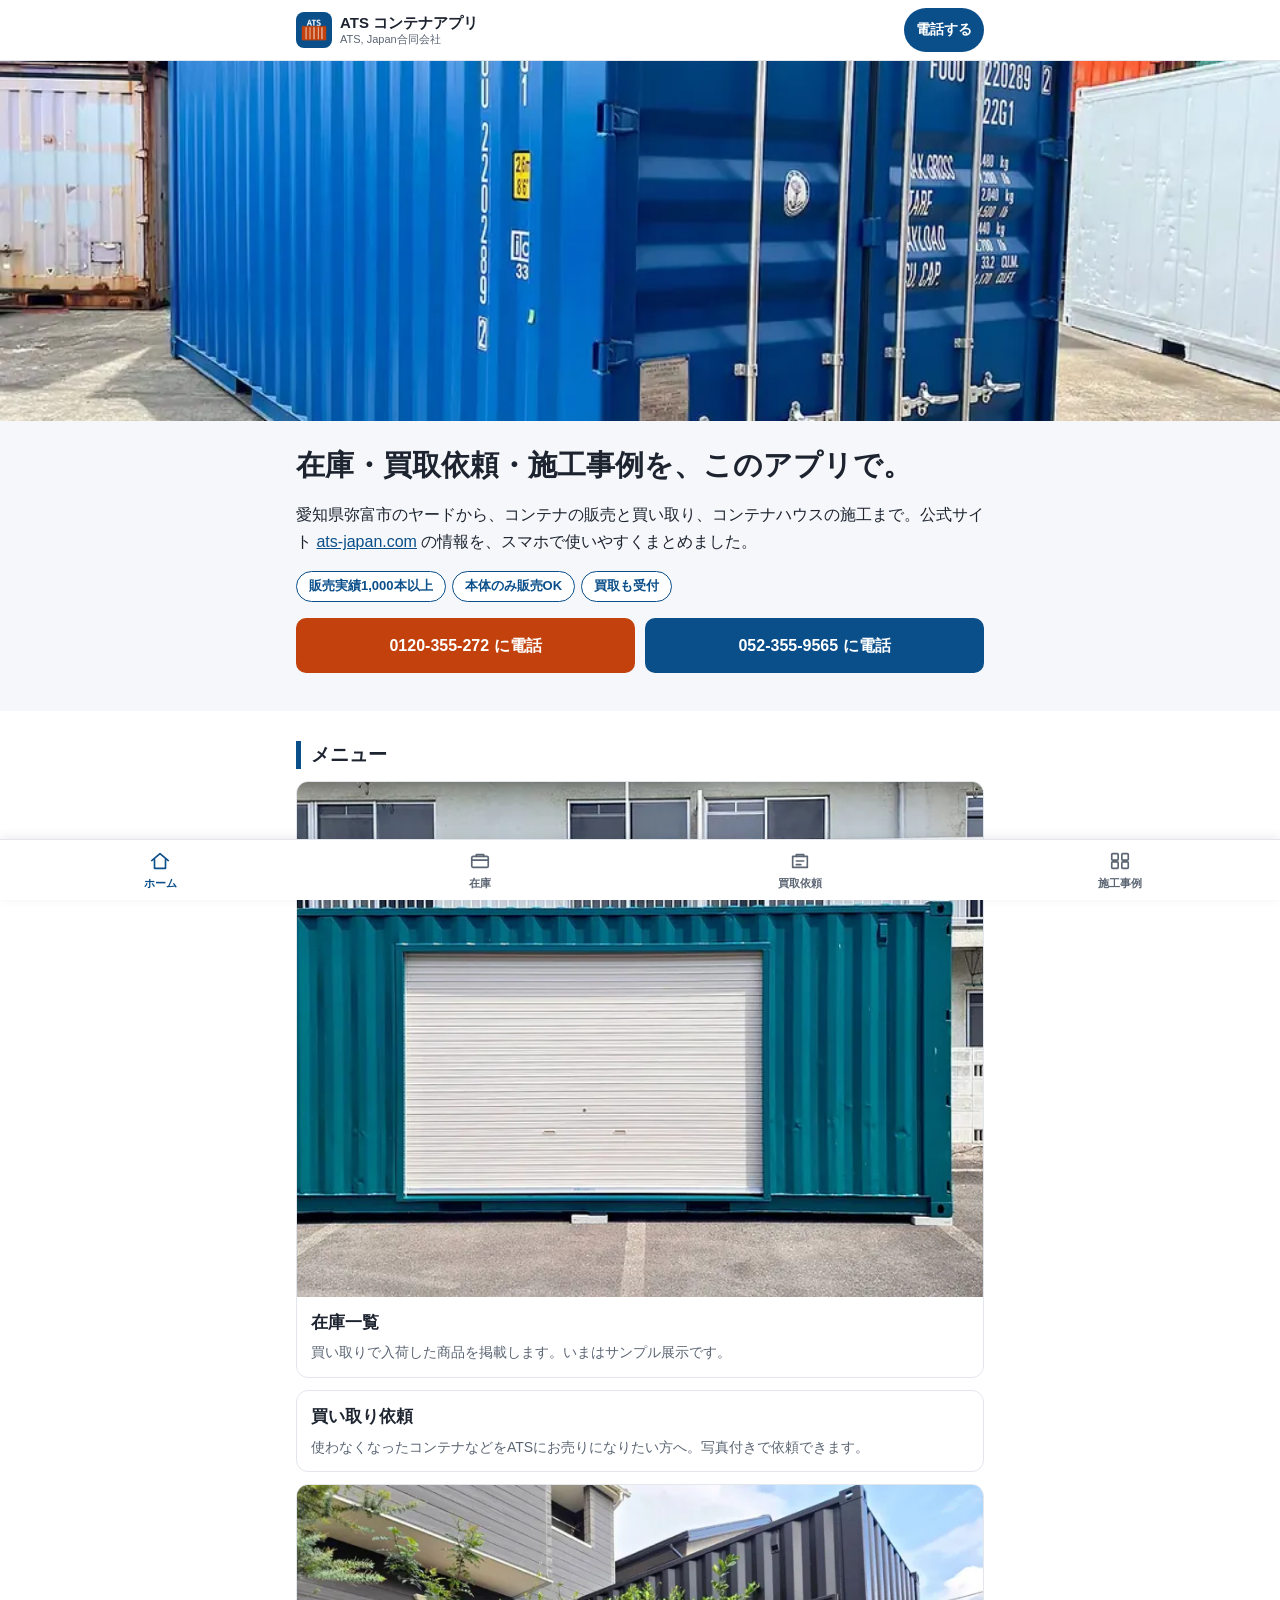
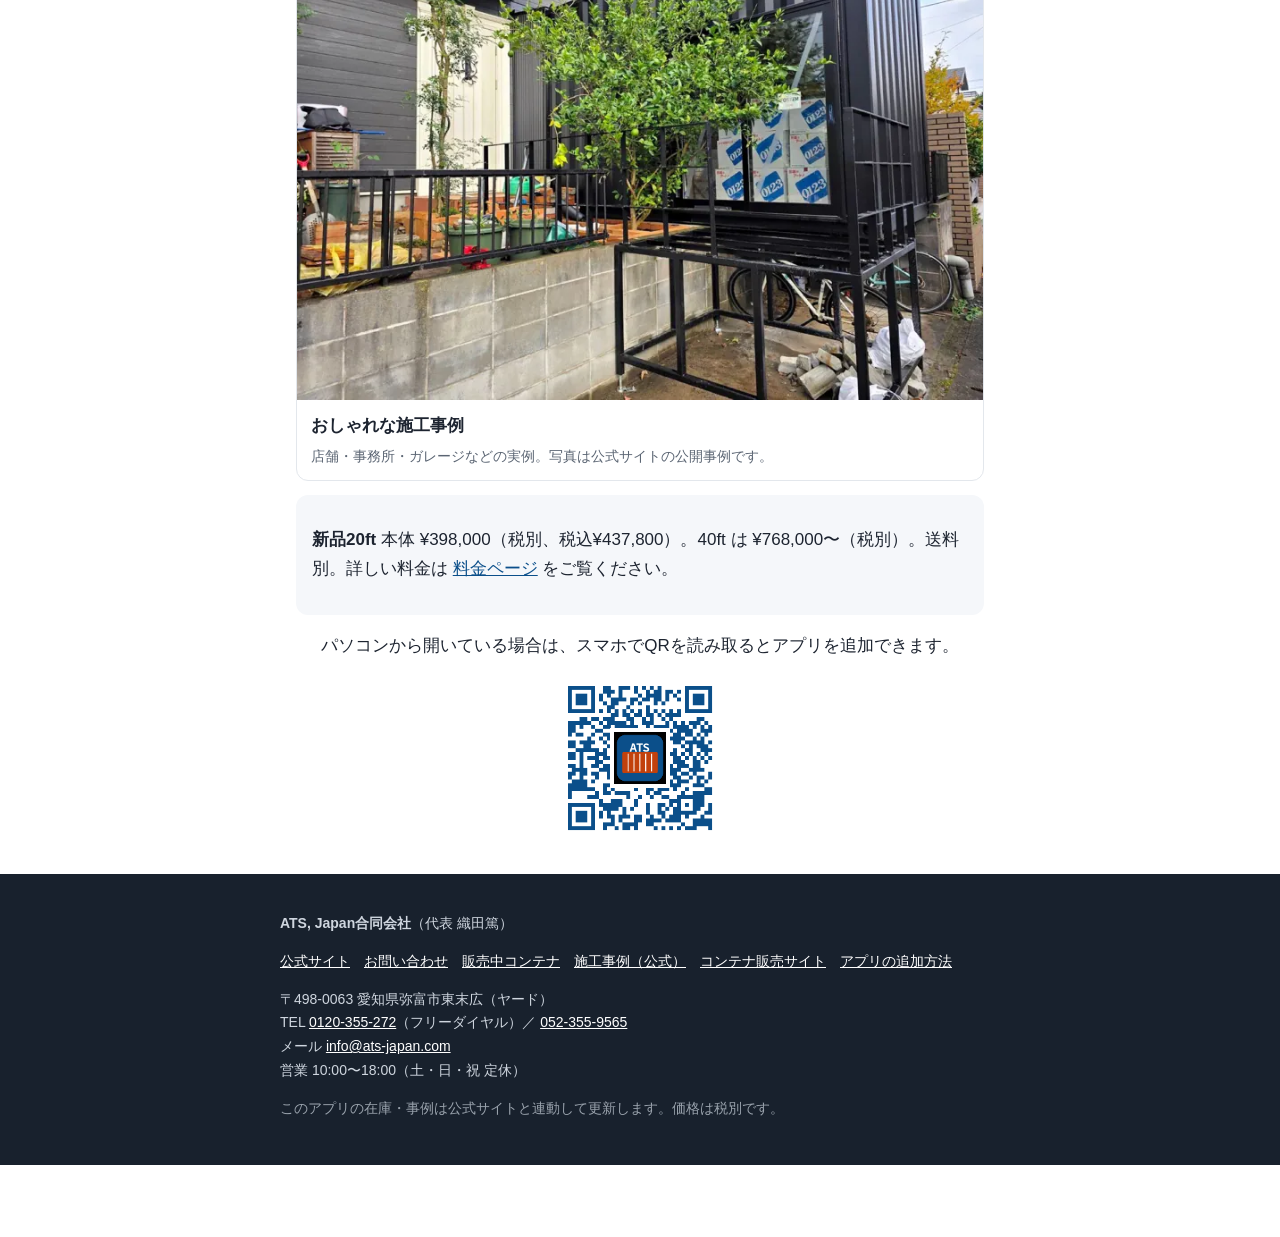
==== index.html @ cc83a2d5 "ATSコンテナアプリのPWA初版を公開する。 在庫一覧、買い取り依頼（写真添付）、施工事例、ホーム画面への追加案内を含む。" ====
<!DOCTYPE html>
<html lang="ja" data-root="./">
<head>
<meta charset="utf-8">
<meta name="viewport" content="width=device-width, initial-scale=1, viewport-fit=cover">
<title>ATS コンテナアプリ｜在庫・買取依頼・施工事例</title>
<meta name="description" content="ATS, Japan合同会社のコンテナアプリ。買い取り入荷の在庫、不要になったコンテナの買い取り依頼（写真添付可）、おしゃれな施工事例をスマホで確認できます。">
<link rel="canonical" href="https://ats-business-hub.github.io/ats-app/">
<meta name="theme-color" content="#0b4f8a">
<meta name="apple-mobile-web-app-capable" content="yes">
<meta name="apple-mobile-web-app-title" content="ATSコンテナ">
<meta name="application-name" content="ATSコンテナ">
<meta property="og:type" content="website">
<meta property="og:site_name" content="ATS コンテナアプリ">
<meta property="og:title" content="ATS コンテナアプリ｜在庫・買取依頼・施工事例">
<meta property="og:description" content="ATS, Japan合同会社のコンテナアプリ。買い取り入荷の在庫、不要になったコンテナの買い取り依頼（写真添付可）、おしゃれな施工事例をスマホで確認できます。">
<meta property="og:url" content="https://ats-business-hub.github.io/ats-app/">
<meta property="og:image" content="https://ats-business-hub.github.io/ats-app/img/og.jpg">
<meta property="og:locale" content="ja_JP">
<meta name="twitter:card" content="summary_large_image">
<link rel="icon" href="./favicon.svg" type="image/svg+xml">
<link rel="icon" href="./img/icons/favicon-32.png" type="image/png" sizes="32x32">
<link rel="apple-touch-icon" href="./img/icons/apple-touch-icon.png">
<link rel="manifest" href="./manifest.webmanifest">
<link rel="stylesheet" href="./css/app.css">

</head>
<body>
<header class="hd">
  <div class="hd-in">
    <a class="logo" href="./">
      <img src="./img/icons/icon-192.png" alt="" width="36" height="36">
      <span>ATS コンテナアプリ<small>ATS, Japan合同会社</small></span>
    </a>
    <a class="hd-tel" href="tel:0120355272">電話する</a>
  </div>
</header>
<main>

<div class="hero">
  <img class="hero-photo" src="./img/stock/hero-20ft-blue.webp" alt="青色の海上コンテナ" width="960" height="720">
  <div class="w">
    <h1>在庫・買取依頼・施工事例を、このアプリで。</h1>
    <p class="lead">愛知県弥富市のヤードから、コンテナの販売と買い取り、コンテナハウスの施工まで。公式サイト <a href="https://www.ats-japan.com/">ats-japan.com</a> の情報を、スマホで使いやすくまとめました。</p>
    <ul class="pills"><li>販売実績1,000本以上</li><li>本体のみ販売OK</li><li>買取も受付</li></ul>
    <div class="install" id="install-banner">
  <p><strong>ホーム画面に追加</strong>すると、アプリのようにすぐ開けます（無料）。</p>
  <div class="btns two">
    <button type="button" class="btn s" id="install-btn">追加する</button>
    <a class="btn o" href="./install/">手順を見る</a>
  </div>
  <p><button type="button" id="install-dismiss" class="muted" style="background:none;border:0;padding:8px 0;font:inherit;cursor:pointer;color:var(--m)">あとで</button></p>
</div>

    <div class="btns two">
      <a class="btn p" href="tel:0120355272">0120-355-272 に電話</a>
      <a class="btn s" href="tel:0523559565">052-355-9565 に電話</a>
    </div>
  </div>
</div>
<div class="w">
  <h2>メニュー</h2>
  <ul class="cards">
    <li><a class="card" href="./zaiko/">
      <img src="./img/stock/used-20ft-shutter.webp" alt="シャッター付き中古コンテナ" width="1000" height="450" loading="lazy">
      <div class="body"><h3>在庫一覧</h3><p>買い取りで入荷した商品を掲載します。いまはサンプル展示です。</p></div>
    </a></li>
    <li><a class="card" href="./kaitori/">
      <div class="body"><h3>買い取り依頼</h3><p>使わなくなったコンテナなどをATSにお売りになりたい方へ。写真付きで依頼できます。</p></div>
    </a></li>
    <li><a class="card" href="./jirei/">
      <img src="./img/cases/coffee-shop.webp" alt="住宅連結型のコーヒーショップ施工事例" width="768" height="576" loading="lazy">
      <div class="body"><h3>おしゃれな施工事例</h3><p>店舗・事務所・ガレージなどの実例。写真は公式サイトの公開事例です。</p></div>
    </a></li>
  </ul>
  <div class="box">
    <p><strong>新品20ft</strong> 本体 ¥398,000（税別、税込¥437,800）。40ft は ¥768,000〜（税別）。送料別。詳しい料金は <a href="https://www.ats-japan.com/price/">料金ページ</a> をご覧ください。</p>
  </div>
  <div class="qr-pc">
    <p>パソコンから開いている場合は、スマホでQRを読み取るとアプリを追加できます。</p>
    <img src="./img/qr-ats-app.png" alt="ATSコンテナアプリのQRコード" width="160" height="160">
  </div>
</div>

</main>
<footer>
  <div class="w">
    <p><strong>ATS, Japan合同会社</strong>（代表 織田篤）</p>
    <ul class="fl">
      <li><a href="https://www.ats-japan.com/">公式サイト</a></li>
      <li><a href="https://www.ats-japan.com/contact/">お問い合わせ</a></li>
      <li><a href="https://www.ats-japan.com/items/">販売中コンテナ</a></li>
      <li><a href="https://www.ats-japan.com/gallery/">施工事例（公式）</a></li>
      <li><a href="https://ats-business-hub.github.io/container-hanbai/">コンテナ販売サイト</a></li>
      <li><a href="./install/">アプリの追加方法</a></li>
    </ul>
    <address>
      〒498-0063 愛知県弥富市東末広（ヤード）<br>
      TEL <a href="tel:0120355272">0120-355-272</a>（フリーダイヤル）／ <a href="tel:0523559565">052-355-9565</a><br>
      メール <a href="mailto:info@ats-japan.com">info@ats-japan.com</a><br>
      営業 10:00〜18:00（土・日・祝 定休）
    </address>
    <p class="muted" style="color:#9aa3ad">このアプリの在庫・事例は公式サイトと連動して更新します。価格は税別です。</p>
  </div>
</footer>
<nav class="bar" aria-label="メインメニュー">
<a href="./" aria-current="page"><svg viewBox="0 0 24 24" aria-hidden="true"><path d="M3 11.5 12 4l9 7.5"/><path d="M6 10.5V20h12v-9.5"/></svg>ホーム</a>
<a href="./zaiko/"><svg viewBox="0 0 24 24" aria-hidden="true"><rect x="3" y="7" width="18" height="12" rx="1.5"/><path d="M3 11h18M8 7V5h8v2"/></svg>在庫</a>
<a href="./kaitori/"><svg viewBox="0 0 24 24" aria-hidden="true"><path d="M4 7h16v12H4z"/><path d="M8 7V5h8v2M8 12h8M8 16h5"/></svg>買取依頼</a>
<a href="./jirei/"><svg viewBox="0 0 24 24" aria-hidden="true"><rect x="3" y="4" width="7" height="7" rx="1"/><rect x="14" y="4" width="7" height="7" rx="1"/><rect x="3" y="13" width="7" height="7" rx="1"/><rect x="14" y="13" width="7" height="7" rx="1"/></svg>施工事例</a>
</nav>
<script src="./js/app.js" defer></script>
</body>
</html>
---- css/app.css ----
:root{
  --c:#0b4f8a;--c2:#083a66;--a:#c2410c;--a2:#9a3412;
  --t:#1d2430;--m:#5b6573;--b:#e3e7ec;--bg:#f5f7fa;--ok:#0f766e;
  --radius:12px;
}
*{box-sizing:border-box}
html{-webkit-text-size-adjust:100%;scroll-behavior:smooth}
body{
  margin:0;
  font-family:-apple-system,BlinkMacSystemFont,"Hiragino Sans","Hiragino Kaku Gothic ProN","Noto Sans JP",Meiryo,sans-serif;
  color:var(--t);line-height:1.7;font-size:16px;
  background:#fff;
  padding-bottom:calc(72px + env(safe-area-inset-bottom));
}
img{max-width:100%;height:auto;display:block}
a{color:var(--c)}
.w{max-width:720px;margin:0 auto;padding:0 16px}
h1{font-size:1.45rem;line-height:1.4;margin:.2em 0 .5em}
h2{font-size:1.2rem;line-height:1.45;margin:1.6em 0 .5em;padding-left:10px;border-left:5px solid var(--c)}
h3{font-size:1.05rem;margin:1.2em 0 .4em}

/* header */
.hd{background:#fff;border-bottom:1px solid var(--b);position:sticky;top:0;z-index:40}
.hd-in{display:flex;align-items:center;justify-content:space-between;gap:8px;padding:8px 16px;max-width:720px;margin:0 auto}
.logo{display:flex;align-items:center;gap:8px;text-decoration:none;color:var(--t);font-weight:800;font-size:15px;line-height:1.25}
.logo img{width:36px;height:36px;border-radius:8px}
.logo small{display:block;font-weight:500;font-size:11px;color:var(--m)}
.hd-tel{flex-shrink:0;display:inline-flex;align-items:center;justify-content:center;min-height:44px;padding:0 12px;border-radius:999px;background:var(--c);color:#fff;text-decoration:none;font-weight:700;font-size:14px}

/* bottom nav */
.bar{position:fixed;left:0;right:0;bottom:0;z-index:50;display:grid;grid-template-columns:repeat(4,1fr);background:#fff;border-top:1px solid var(--b);box-shadow:0 -2px 10px rgba(0,0,0,.08);padding-bottom:env(safe-area-inset-bottom)}
.bar a{display:flex;flex-direction:column;align-items:center;justify-content:center;gap:2px;min-height:60px;text-decoration:none;color:var(--m);font-size:11px;font-weight:700;padding:6px 2px 4px}
.bar a[aria-current="page"]{color:var(--c)}
.bar svg{width:22px;height:22px;stroke:currentColor;fill:none;stroke-width:1.8;stroke-linecap:round;stroke-linejoin:round}

/* buttons */
.btns{display:grid;gap:10px;margin:16px 0}
.btn{display:flex;align-items:center;justify-content:center;text-align:center;padding:14px 14px;border-radius:10px;font-weight:700;text-decoration:none;font-size:16px;min-height:48px;border:0;cursor:pointer;appearance:none;font-family:inherit}
.btn.p{background:var(--a);color:#fff}
.btn.p:hover{background:var(--a2)}
.btn.s{background:var(--c);color:#fff}
.btn.s:hover{background:var(--c2)}
.btn.o{border:2px solid var(--c);color:var(--c);background:#fff}
.btn[disabled]{opacity:.55;cursor:not-allowed}

/* hero / cards */
.hero{background:var(--bg)}
.hero-photo{width:100%;aspect-ratio:16/10;object-fit:cover;max-height:280px;background:#d9e3ee}
.hero .w{padding:18px 16px 22px}
.lead{font-size:16px;color:var(--t)}
.pills{display:flex;flex-wrap:wrap;gap:6px;margin:10px 0 0;padding:0;list-style:none}
.pills li{background:#fff;border:1px solid var(--c);color:var(--c);border-radius:99px;padding:3px 12px;font-size:13px;font-weight:700}
.cards{display:grid;gap:12px;margin:12px 0;padding:0;list-style:none}
.card{border:1px solid var(--b);border-radius:var(--radius);overflow:hidden;background:#fff;text-decoration:none;color:inherit;display:block}
.card img{width:100%;aspect-ratio:4/3;object-fit:cover;background:#eef2f6}
.card .body{padding:12px 14px}
.card h3{margin:0 0 4px;font-size:1.05rem}
.card p{margin:0;font-size:14px;color:var(--m)}
.badge{display:inline-block;font-size:11px;font-weight:800;letter-spacing:.04em;padding:2px 8px;border-radius:999px;background:#fff4e6;color:var(--a);vertical-align:middle}
.badge.sample{background:#fff4e6;color:var(--a)}
.badge.cat{background:#e8f1fa;color:var(--c)}
.filters{display:flex;flex-wrap:wrap;gap:6px;margin:12px 0}
.filters button{min-height:40px;padding:6px 12px;border-radius:999px;border:1px solid var(--b);background:#fff;font:inherit;font-size:14px;font-weight:700;color:var(--t);cursor:pointer}
.filters button[aria-pressed="true"]{background:var(--c);color:#fff;border-color:var(--c)}
.note{font-size:14px;color:var(--m)}
.box{background:var(--bg);border-radius:var(--radius);padding:14px 16px;margin:14px 0}
.box.hl{background:#fff4e6;border:1px solid #ffd8a8}
.box.warn{background:#fff7ed}
.muted{color:var(--m);font-size:14px}

/* form */
form.kaitori label,form.kaitori .lab{display:block;font-weight:700;margin:16px 0 6px;font-size:15px}
form.kaitori .req{color:var(--a);font-weight:800;margin-left:.25em}
form.kaitori input[type=text],
form.kaitori input[type=tel],
form.kaitori input[type=email],
form.kaitori input[type=number],
form.kaitori select,
form.kaitori textarea{
  width:100%;min-height:48px;padding:10px 12px;border:1px solid #c5ccd6;border-radius:10px;
  font:inherit;font-size:16px;background:#fff;color:var(--t)
}
form.kaitori textarea{min-height:100px;resize:vertical}
form.kaitori .hint{display:block;font-weight:500;color:var(--m);font-size:13px;margin-top:4px}
.file-btn{display:flex;align-items:center;justify-content:center;gap:8px;min-height:52px;border:2px dashed var(--c);border-radius:10px;background:#f3f7fb;color:var(--c);font-weight:700;cursor:pointer}
.thumbs{display:grid;grid-template-columns:repeat(auto-fill,minmax(90px,1fr));gap:8px;margin-top:10px}
.thumbs figure{margin:0;position:relative;border-radius:8px;overflow:hidden;border:1px solid var(--b);aspect-ratio:1}
.thumbs img{width:100%;height:100%;object-fit:cover}
.thumbs button{position:absolute;top:4px;right:4px;width:28px;height:28px;border:0;border-radius:50%;background:rgba(0,0,0,.65);color:#fff;font-weight:800;cursor:pointer}
.err{color:#b91c1c;font-size:14px;margin:8px 0 0;font-weight:700}
.ok{color:var(--ok);font-weight:700}
.honeypot{position:absolute;left:-9999px;height:0;overflow:hidden}

/* install banner */
.install{display:none;margin:12px 0;padding:12px 14px;border-radius:12px;background:#e8f1fa;border:1px solid #b9d0e8}
.install.show{display:block}
.install p{margin:0 0 8px}

/* footer */
footer{background:#18212d;color:#cfd6df;margin-top:36px;padding:24px 16px 30px;font-size:14px}
footer .w{padding:0}
footer a{color:#fff}
footer .fl{display:flex;flex-wrap:wrap;gap:6px 14px;padding:0;margin:8px 0 14px;list-style:none}
footer address{font-style:normal;line-height:1.7}
.qr-pc{display:none;text-align:center;margin:16px 0}
.qr-pc img{width:160px;height:160px;margin:0 auto}

@media(min-width:700px){
  body{font-size:17px}
  h1{font-size:1.8rem}
  .cards.grid2{grid-template-columns:1fr 1fr}
  .hero-photo{max-height:360px}
  .qr-pc{display:block}
  .btns.two{grid-template-columns:1fr 1fr}
}
@media(display-mode:standalone){
  .install{display:none !important}
}
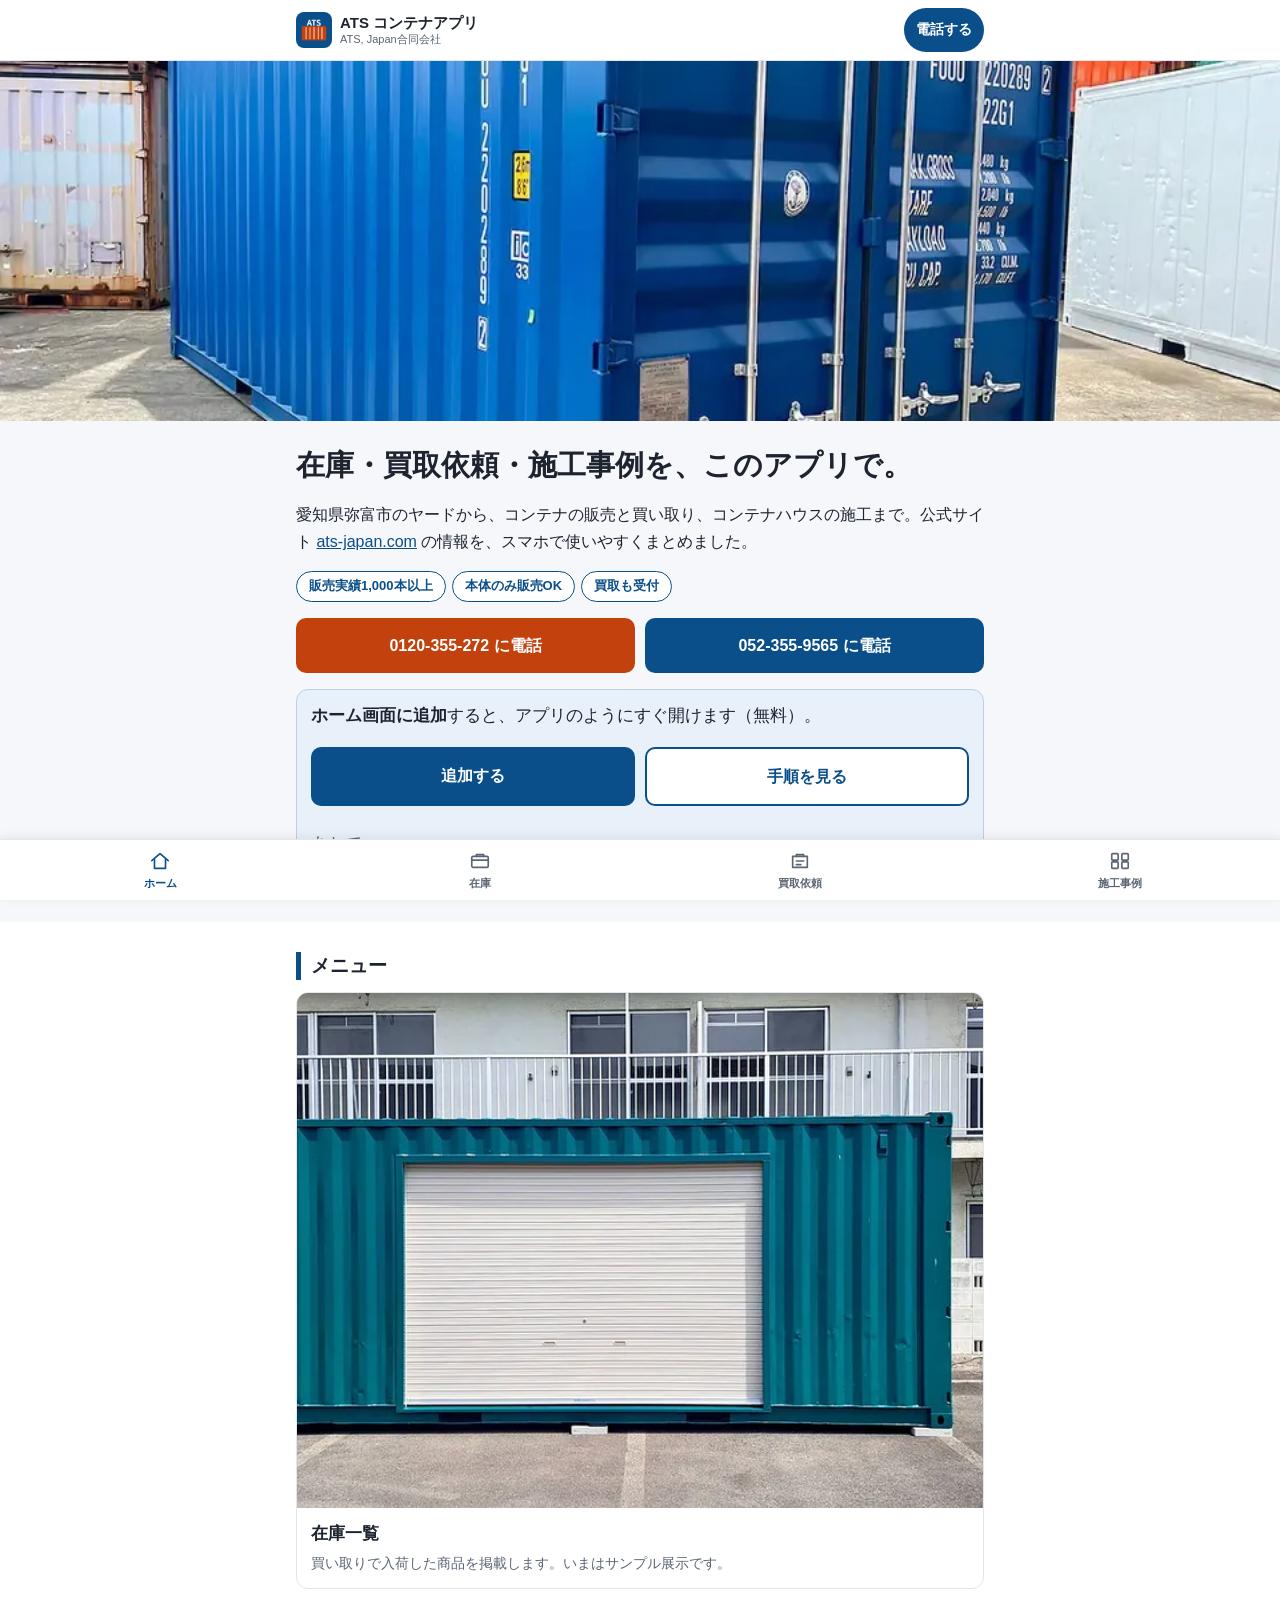
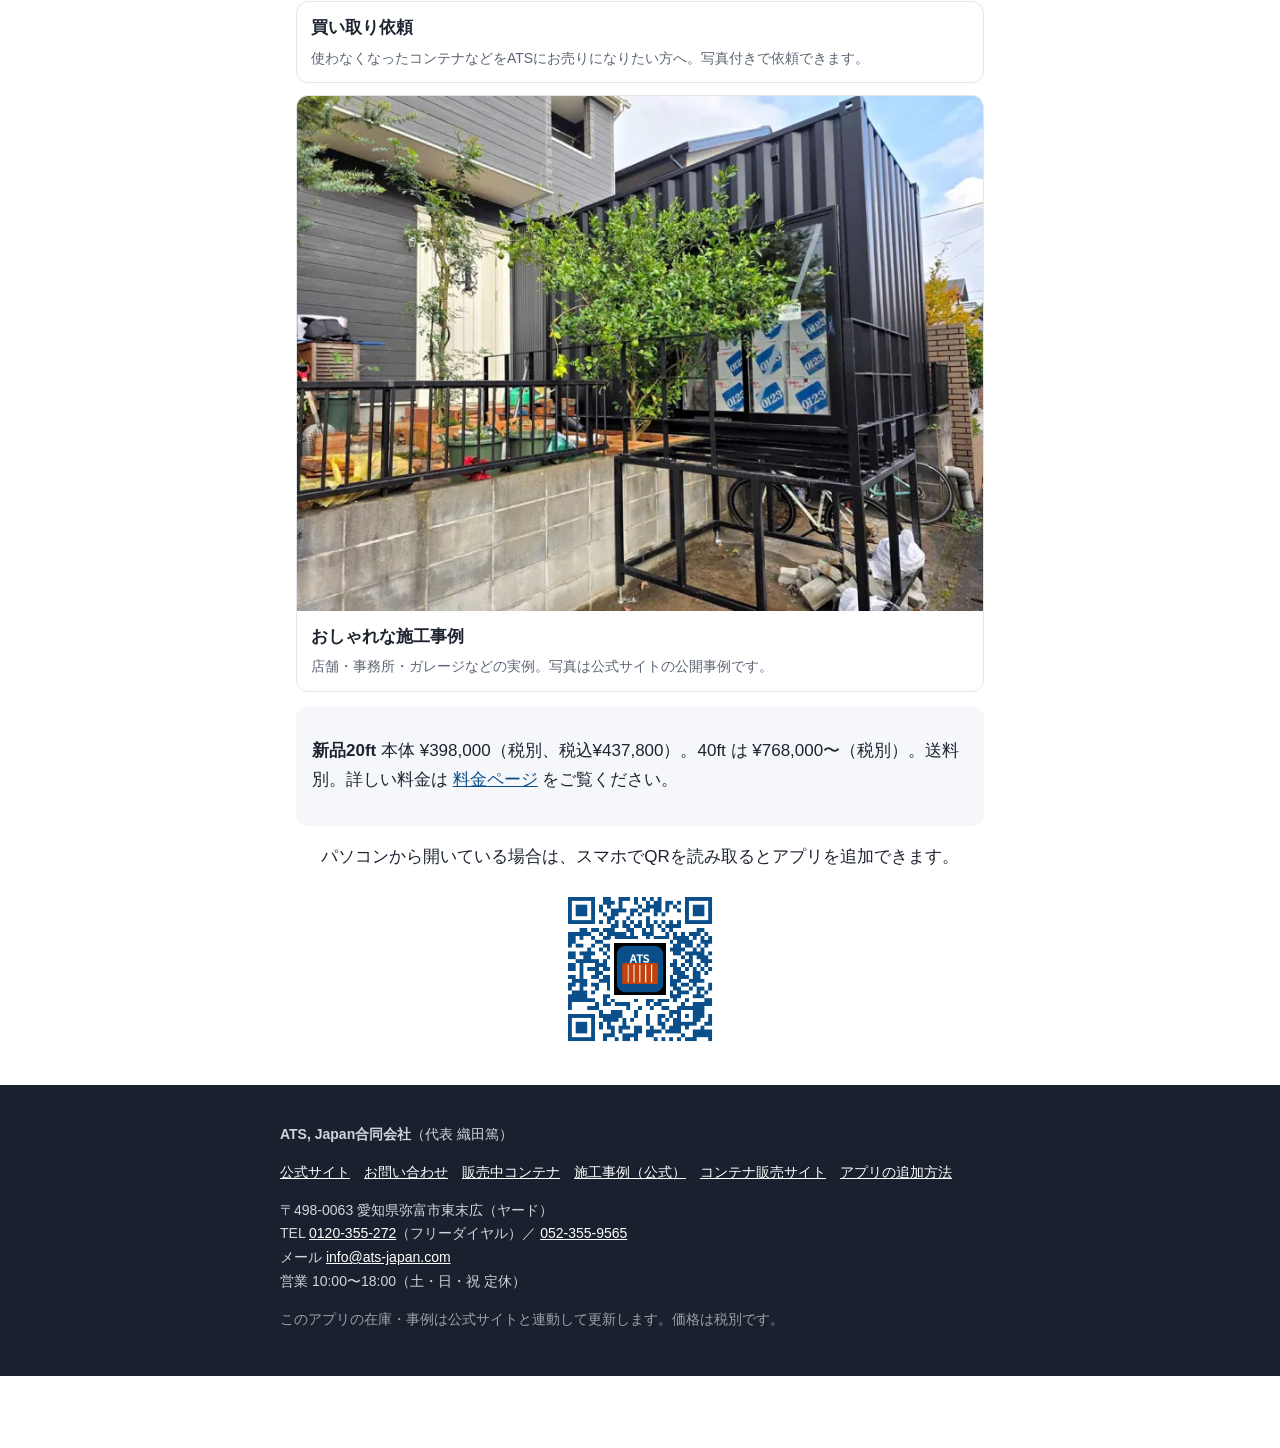
==== commit eee30f06: "ホームの電話ボタンを、インストール案内より上に置く。" ====
--- a/index.html
+++ b/index.html
@@ -43,6 +43,10 @@
     <h1>在庫・買取依頼・施工事例を、このアプリで。</h1>
     <p class="lead">愛知県弥富市のヤードから、コンテナの販売と買い取り、コンテナハウスの施工まで。公式サイト <a href="https://www.ats-japan.com/">ats-japan.com</a> の情報を、スマホで使いやすくまとめました。</p>
     <ul class="pills"><li>販売実績1,000本以上</li><li>本体のみ販売OK</li><li>買取も受付</li></ul>
+    <div class="btns two">
+      <a class="btn p" href="tel:0120355272">0120-355-272 に電話</a>
+      <a class="btn s" href="tel:0523559565">052-355-9565 に電話</a>
+    </div>
     <div class="install" id="install-banner">
   <p><strong>ホーム画面に追加</strong>すると、アプリのようにすぐ開けます（無料）。</p>
   <div class="btns two">
@@ -51,11 +55,6 @@
   </div>
   <p><button type="button" id="install-dismiss" class="muted" style="background:none;border:0;padding:8px 0;font:inherit;cursor:pointer;color:var(--m)">あとで</button></p>
 </div>
-
-    <div class="btns two">
-      <a class="btn p" href="tel:0120355272">0120-355-272 に電話</a>
-      <a class="btn s" href="tel:0523559565">052-355-9565 に電話</a>
-    </div>
   </div>
 </div>
 <div class="w">
--- a/css/app.css
+++ b/css/app.css
@@ -92,8 +92,8 @@
 .honeypot{position:absolute;left:-9999px;height:0;overflow:hidden}
 
 /* install banner */
-.install{display:none;margin:12px 0;padding:12px 14px;border-radius:12px;background:#e8f1fa;border:1px solid #b9d0e8}
-.install.show{display:block}
+.install{display:block;margin:12px 0;padding:12px 14px;border-radius:12px;background:#e8f1fa;border:1px solid #b9d0e8}
+.install.hide{display:none}
 .install p{margin:0 0 8px}
 
 /* footer */
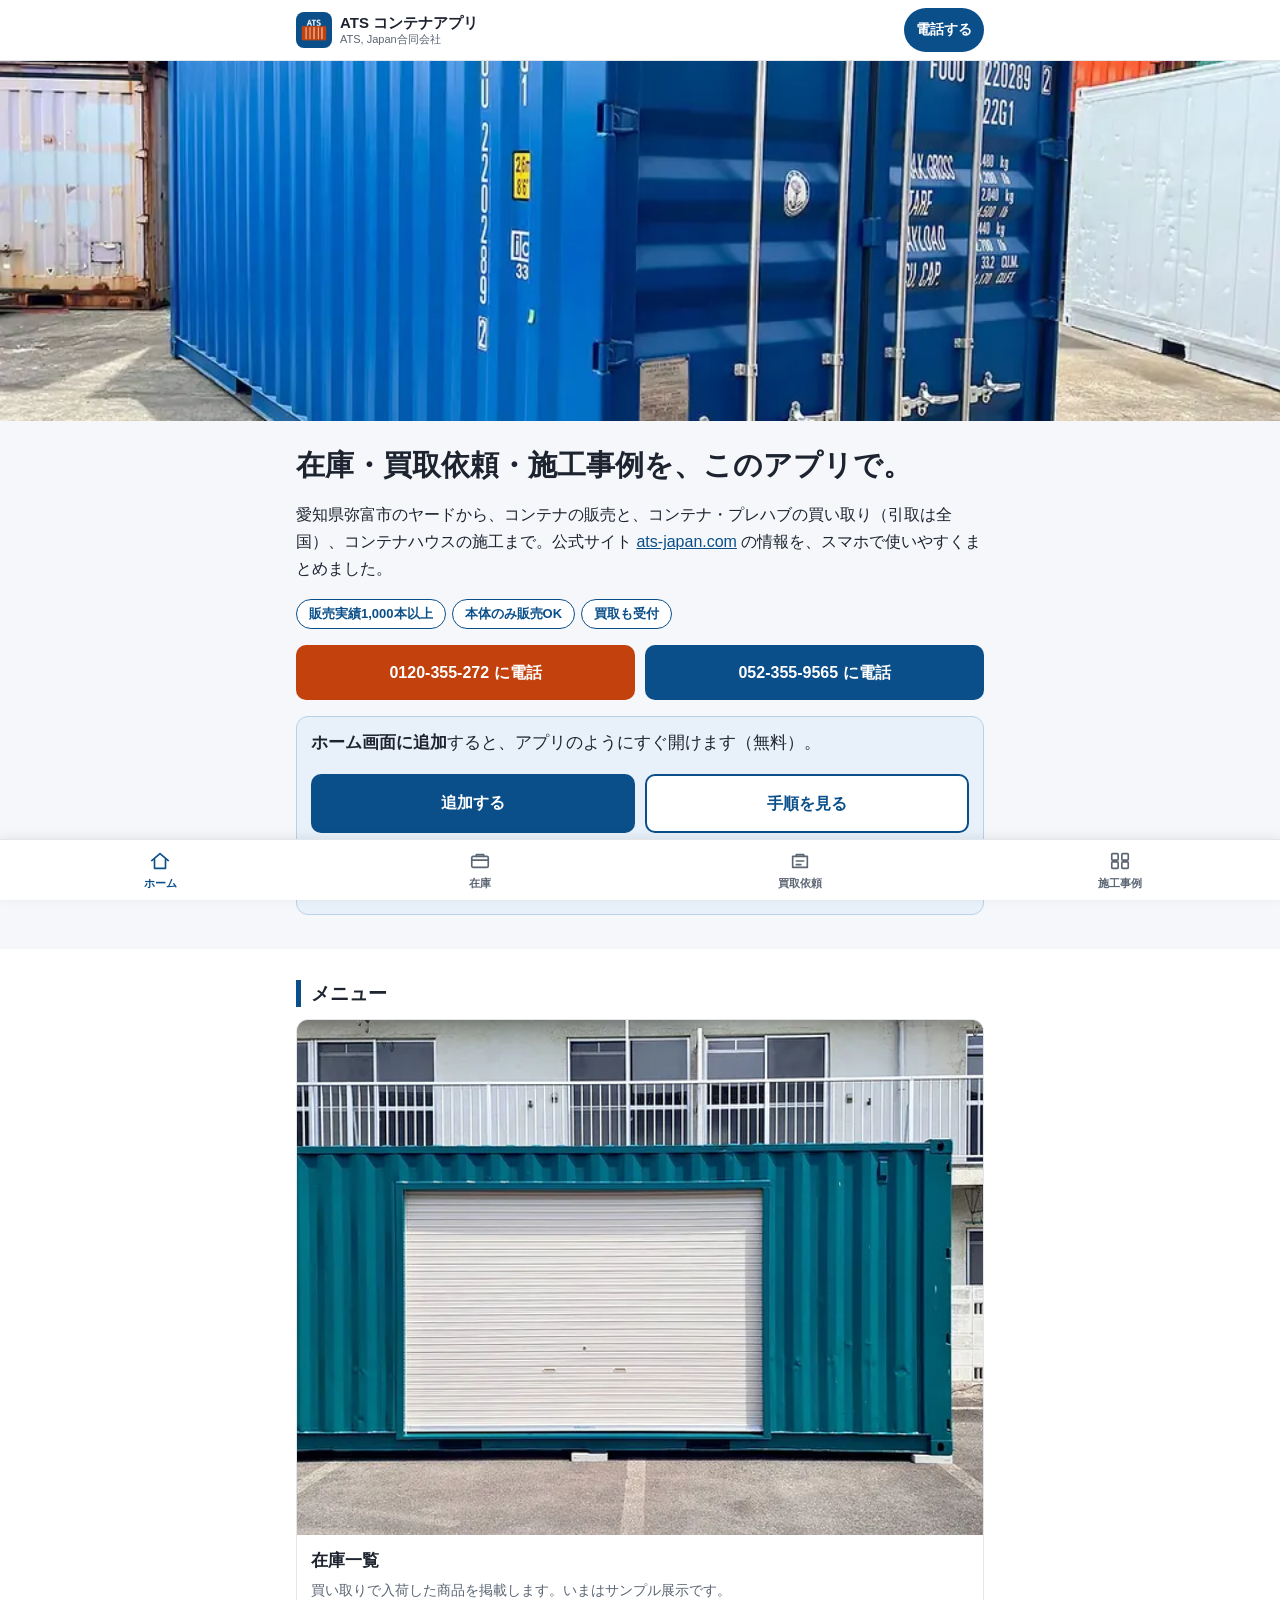
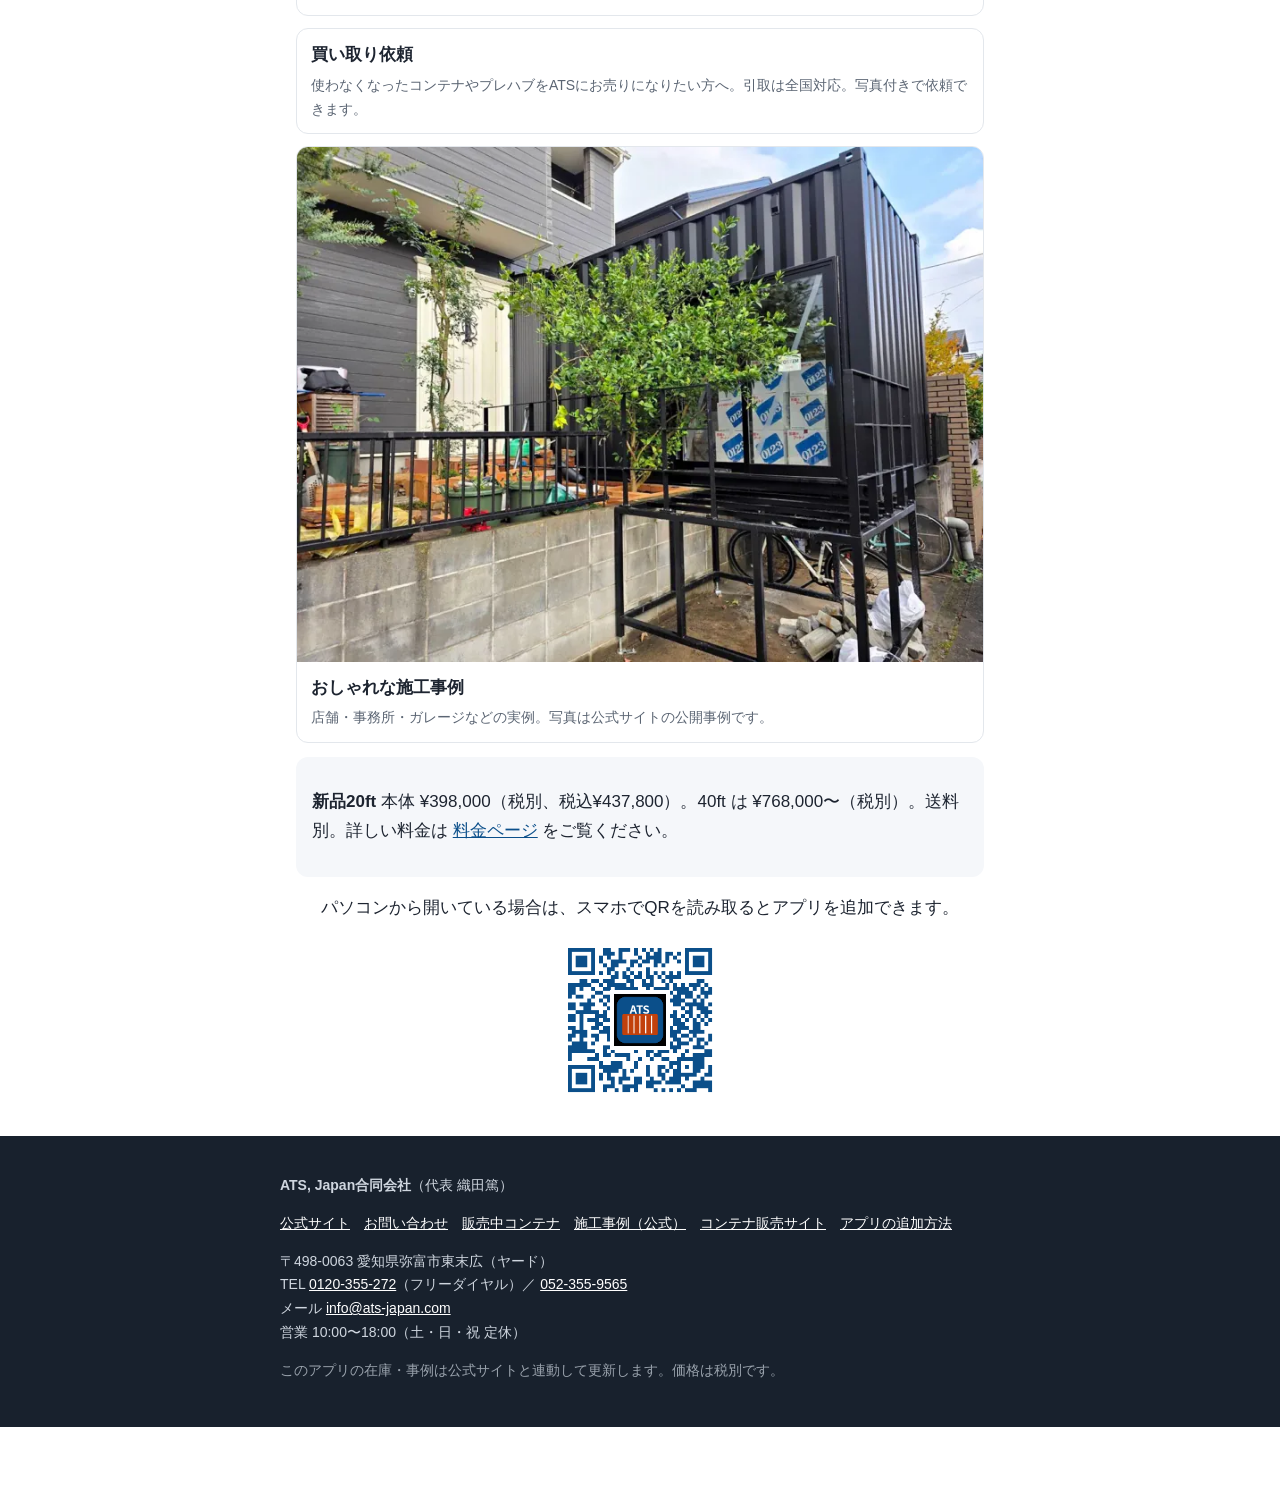
==== commit 86798eba: "買い取り対象をコンテナとプレハブ、引取を全国に更新し、FormSubmitを有効化する。" ====
--- a/index.html
+++ b/index.html
@@ -4,7 +4,7 @@
 <meta charset="utf-8">
 <meta name="viewport" content="width=device-width, initial-scale=1, viewport-fit=cover">
 <title>ATS コンテナアプリ｜在庫・買取依頼・施工事例</title>
-<meta name="description" content="ATS, Japan合同会社のコンテナアプリ。買い取り入荷の在庫、不要になったコンテナの買い取り依頼（写真添付可）、おしゃれな施工事例をスマホで確認できます。">
+<meta name="description" content="ATS, Japan合同会社のコンテナアプリ。買い取り入荷の在庫、不要になったコンテナ・プレハブの買い取り依頼（全国・写真添付可）、おしゃれな施工事例をスマホで確認できます。">
 <link rel="canonical" href="https://ats-business-hub.github.io/ats-app/">
 <meta name="theme-color" content="#0b4f8a">
 <meta name="apple-mobile-web-app-capable" content="yes">
@@ -13,7 +13,7 @@
 <meta property="og:type" content="website">
 <meta property="og:site_name" content="ATS コンテナアプリ">
 <meta property="og:title" content="ATS コンテナアプリ｜在庫・買取依頼・施工事例">
-<meta property="og:description" content="ATS, Japan合同会社のコンテナアプリ。買い取り入荷の在庫、不要になったコンテナの買い取り依頼（写真添付可）、おしゃれな施工事例をスマホで確認できます。">
+<meta property="og:description" content="ATS, Japan合同会社のコンテナアプリ。買い取り入荷の在庫、不要になったコンテナ・プレハブの買い取り依頼（全国・写真添付可）、おしゃれな施工事例をスマホで確認できます。">
 <meta property="og:url" content="https://ats-business-hub.github.io/ats-app/">
 <meta property="og:image" content="https://ats-business-hub.github.io/ats-app/img/og.jpg">
 <meta property="og:locale" content="ja_JP">
@@ -41,7 +41,7 @@
   <img class="hero-photo" src="./img/stock/hero-20ft-blue.webp" alt="青色の海上コンテナ" width="960" height="720">
   <div class="w">
     <h1>在庫・買取依頼・施工事例を、このアプリで。</h1>
-    <p class="lead">愛知県弥富市のヤードから、コンテナの販売と買い取り、コンテナハウスの施工まで。公式サイト <a href="https://www.ats-japan.com/">ats-japan.com</a> の情報を、スマホで使いやすくまとめました。</p>
+    <p class="lead">愛知県弥富市のヤードから、コンテナの販売と、コンテナ・プレハブの買い取り（引取は全国）、コンテナハウスの施工まで。公式サイト <a href="https://www.ats-japan.com/">ats-japan.com</a> の情報を、スマホで使いやすくまとめました。</p>
     <ul class="pills"><li>販売実績1,000本以上</li><li>本体のみ販売OK</li><li>買取も受付</li></ul>
     <div class="btns two">
       <a class="btn p" href="tel:0120355272">0120-355-272 に電話</a>
@@ -65,7 +65,7 @@
       <div class="body"><h3>在庫一覧</h3><p>買い取りで入荷した商品を掲載します。いまはサンプル展示です。</p></div>
     </a></li>
     <li><a class="card" href="./kaitori/">
-      <div class="body"><h3>買い取り依頼</h3><p>使わなくなったコンテナなどをATSにお売りになりたい方へ。写真付きで依頼できます。</p></div>
+      <div class="body"><h3>買い取り依頼</h3><p>使わなくなったコンテナやプレハブをATSにお売りになりたい方へ。引取は全国対応。写真付きで依頼できます。</p></div>
     </a></li>
     <li><a class="card" href="./jirei/">
       <img src="./img/cases/coffee-shop.webp" alt="住宅連結型のコーヒーショップ施工事例" width="768" height="576" loading="lazy">
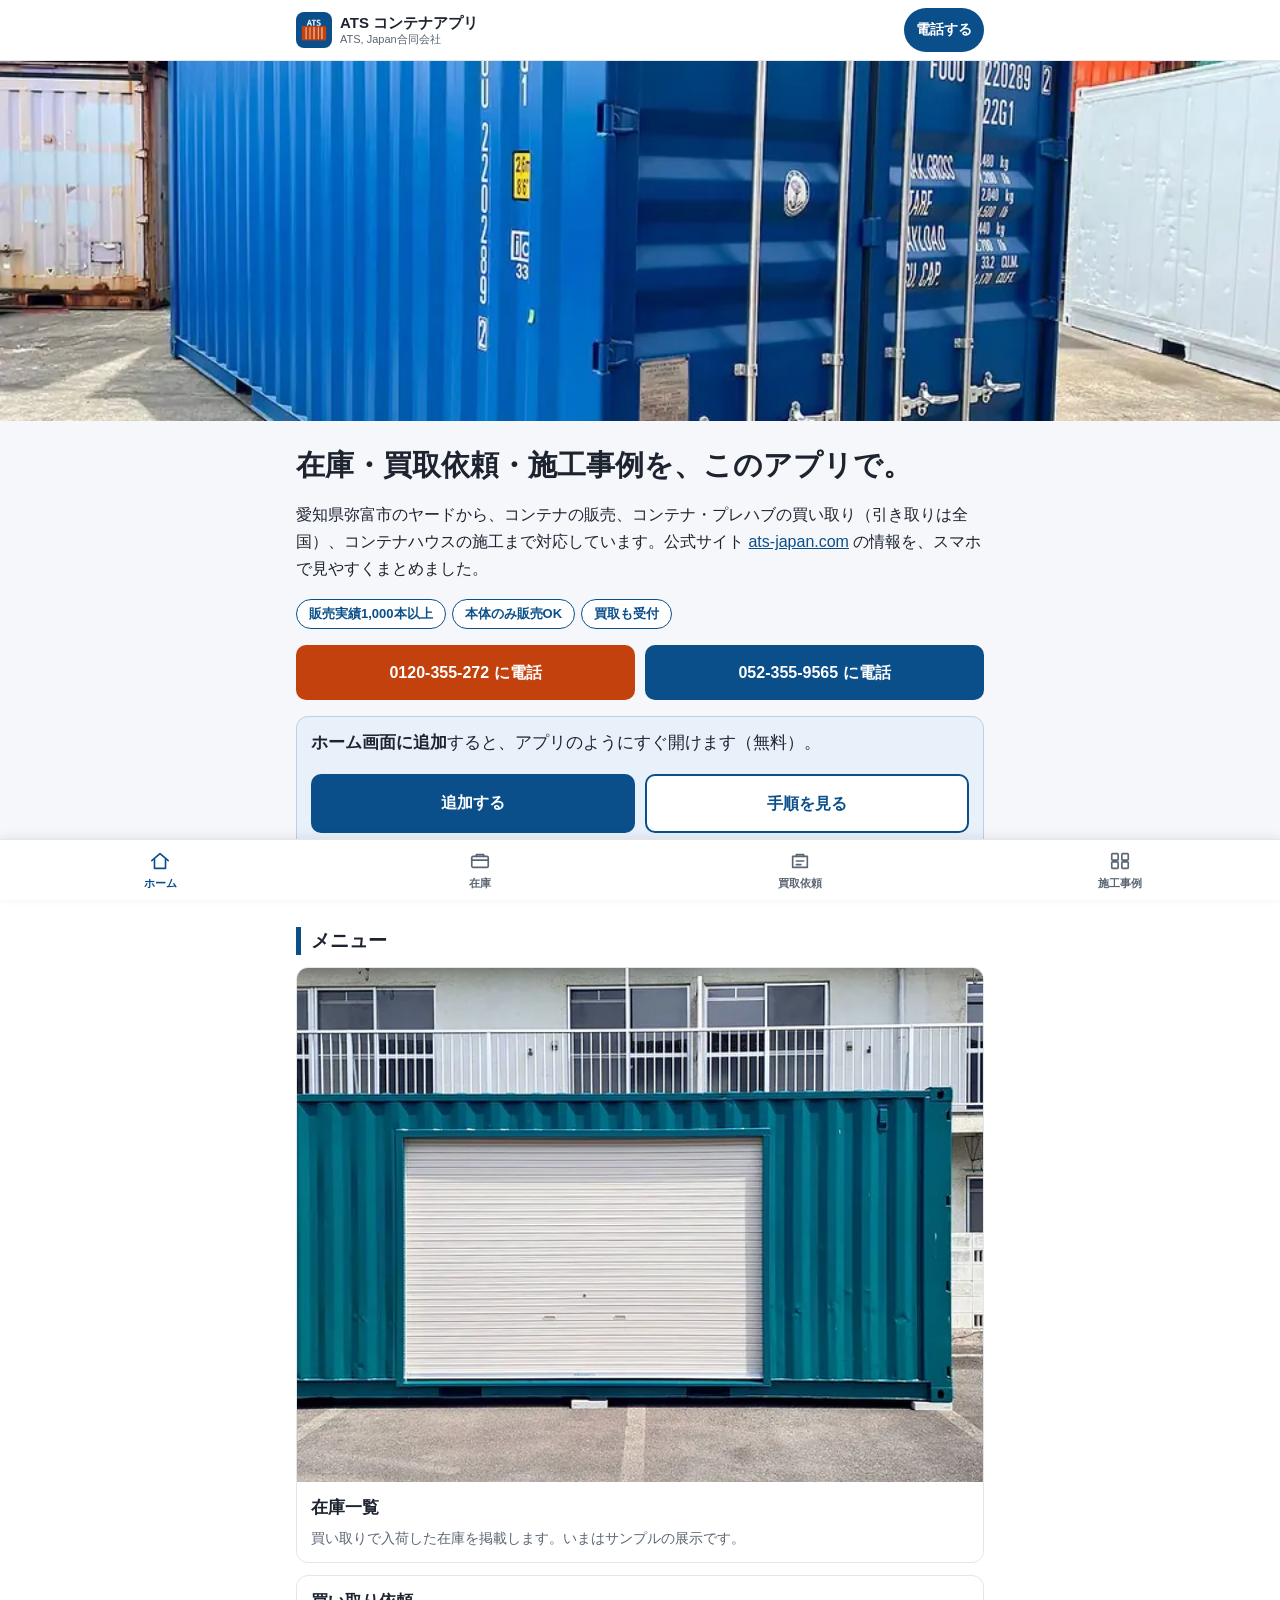
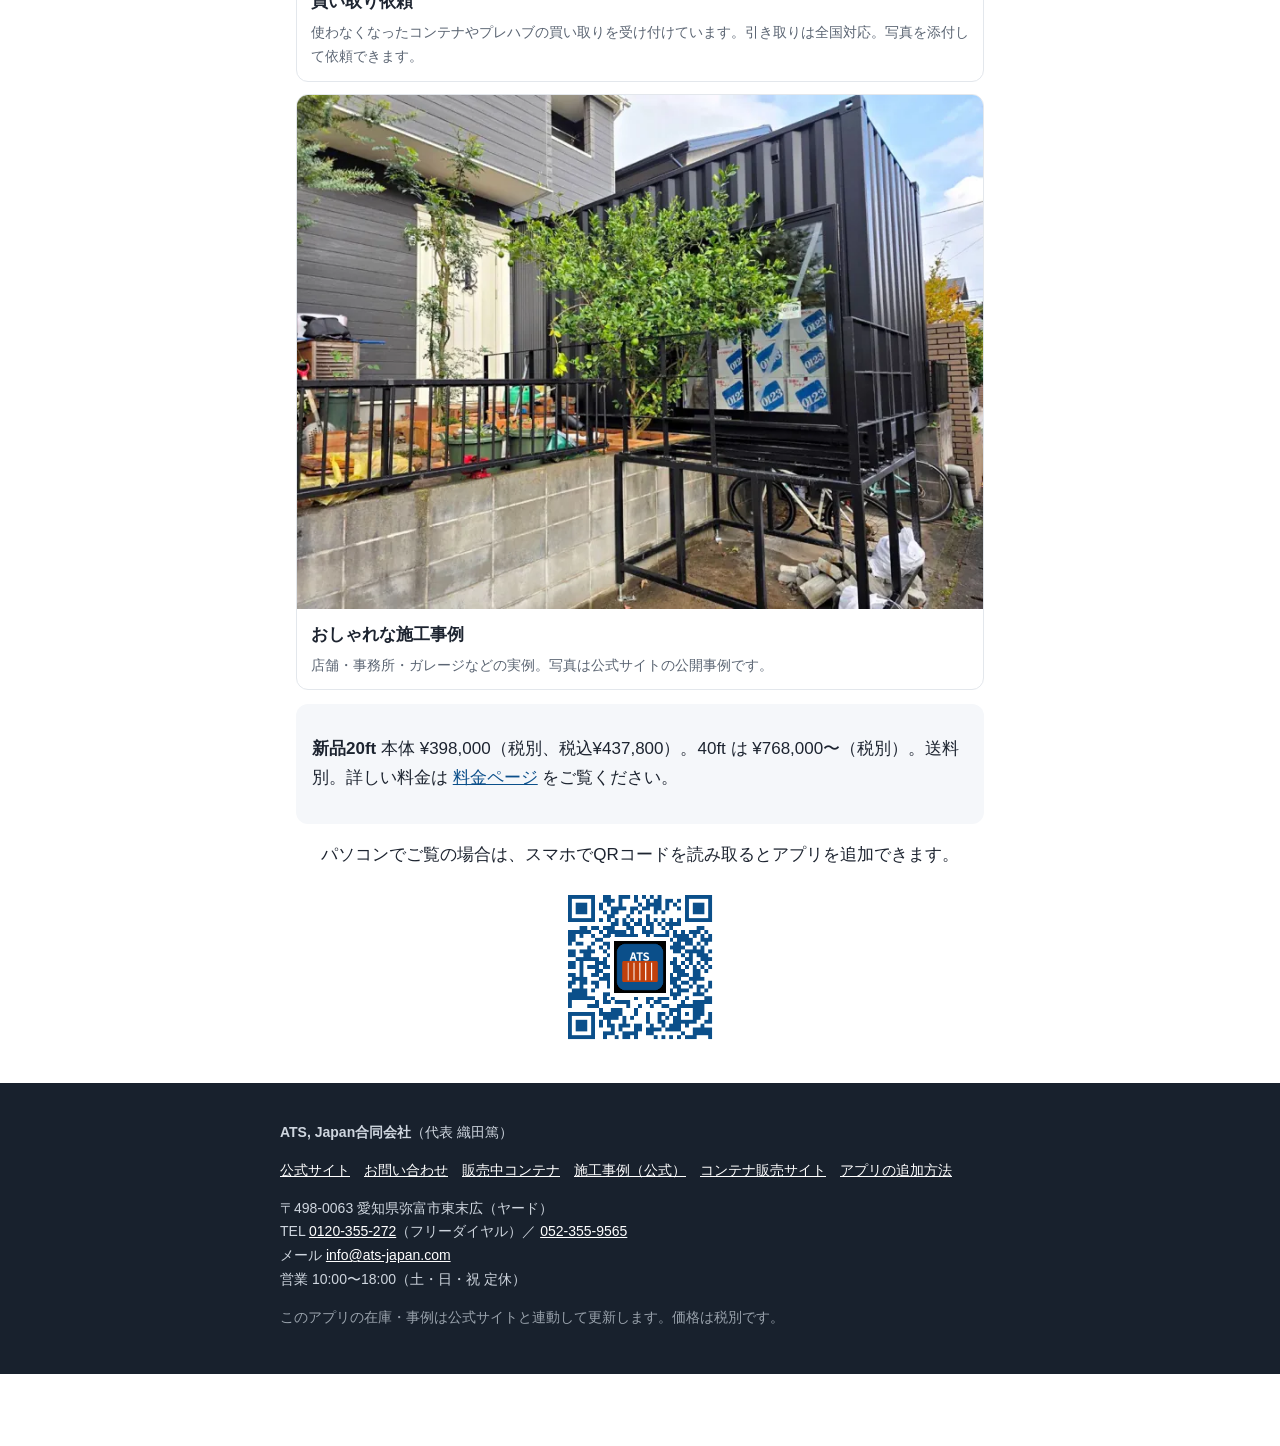
==== commit c75f10f0: "インストール案内の「あとで」を外し、不自然な日本語を整える。 ホームと手順ページから「あとで」を削除し、以前に閉じた案内が残らないよう関連JSも外す。手順ページのリード文とパソコン向け説明を自然な言い" ====
--- a/index.html
+++ b/index.html
@@ -41,7 +41,7 @@
   <img class="hero-photo" src="./img/stock/hero-20ft-blue.webp" alt="青色の海上コンテナ" width="960" height="720">
   <div class="w">
     <h1>在庫・買取依頼・施工事例を、このアプリで。</h1>
-    <p class="lead">愛知県弥富市のヤードから、コンテナの販売と、コンテナ・プレハブの買い取り（引取は全国）、コンテナハウスの施工まで。公式サイト <a href="https://www.ats-japan.com/">ats-japan.com</a> の情報を、スマホで使いやすくまとめました。</p>
+    <p class="lead">愛知県弥富市のヤードから、コンテナの販売、コンテナ・プレハブの買い取り（引き取りは全国）、コンテナハウスの施工まで対応しています。公式サイト <a href="https://www.ats-japan.com/">ats-japan.com</a> の情報を、スマホで見やすくまとめました。</p>
     <ul class="pills"><li>販売実績1,000本以上</li><li>本体のみ販売OK</li><li>買取も受付</li></ul>
     <div class="btns two">
       <a class="btn p" href="tel:0120355272">0120-355-272 に電話</a>
@@ -53,7 +53,6 @@
     <button type="button" class="btn s" id="install-btn">追加する</button>
     <a class="btn o" href="./install/">手順を見る</a>
   </div>
-  <p><button type="button" id="install-dismiss" class="muted" style="background:none;border:0;padding:8px 0;font:inherit;cursor:pointer;color:var(--m)">あとで</button></p>
 </div>
   </div>
 </div>
@@ -62,10 +61,10 @@
   <ul class="cards">
     <li><a class="card" href="./zaiko/">
       <img src="./img/stock/used-20ft-shutter.webp" alt="シャッター付き中古コンテナ" width="1000" height="450" loading="lazy">
-      <div class="body"><h3>在庫一覧</h3><p>買い取りで入荷した商品を掲載します。いまはサンプル展示です。</p></div>
+      <div class="body"><h3>在庫一覧</h3><p>買い取りで入荷した在庫を掲載します。いまはサンプルの展示です。</p></div>
     </a></li>
     <li><a class="card" href="./kaitori/">
-      <div class="body"><h3>買い取り依頼</h3><p>使わなくなったコンテナやプレハブをATSにお売りになりたい方へ。引取は全国対応。写真付きで依頼できます。</p></div>
+      <div class="body"><h3>買い取り依頼</h3><p>使わなくなったコンテナやプレハブの買い取りを受け付けています。引き取りは全国対応。写真を添付して依頼できます。</p></div>
     </a></li>
     <li><a class="card" href="./jirei/">
       <img src="./img/cases/coffee-shop.webp" alt="住宅連結型のコーヒーショップ施工事例" width="768" height="576" loading="lazy">
@@ -76,7 +75,7 @@
     <p><strong>新品20ft</strong> 本体 ¥398,000（税別、税込¥437,800）。40ft は ¥768,000〜（税別）。送料別。詳しい料金は <a href="https://www.ats-japan.com/price/">料金ページ</a> をご覧ください。</p>
   </div>
   <div class="qr-pc">
-    <p>パソコンから開いている場合は、スマホでQRを読み取るとアプリを追加できます。</p>
+    <p>パソコンでご覧の場合は、スマホでQRコードを読み取るとアプリを追加できます。</p>
     <img src="./img/qr-ats-app.png" alt="ATSコンテナアプリのQRコード" width="160" height="160">
   </div>
 </div>
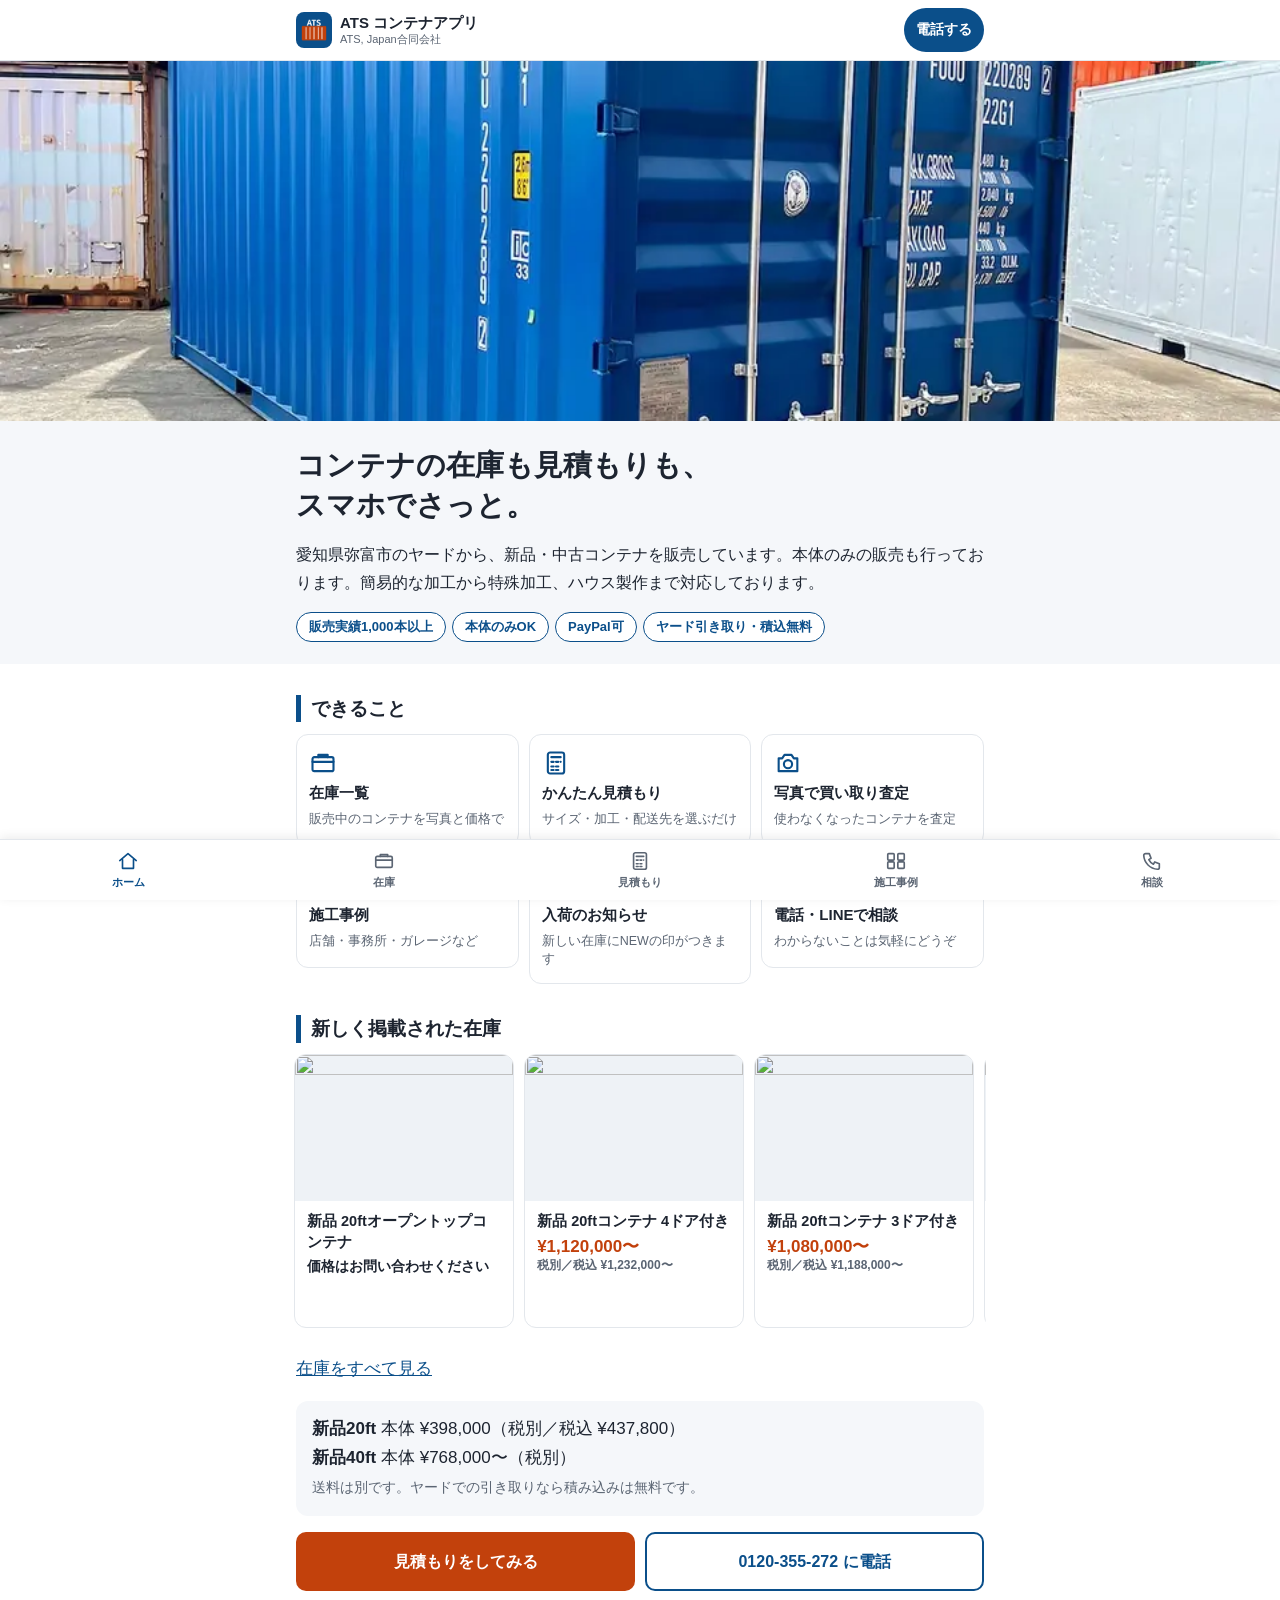
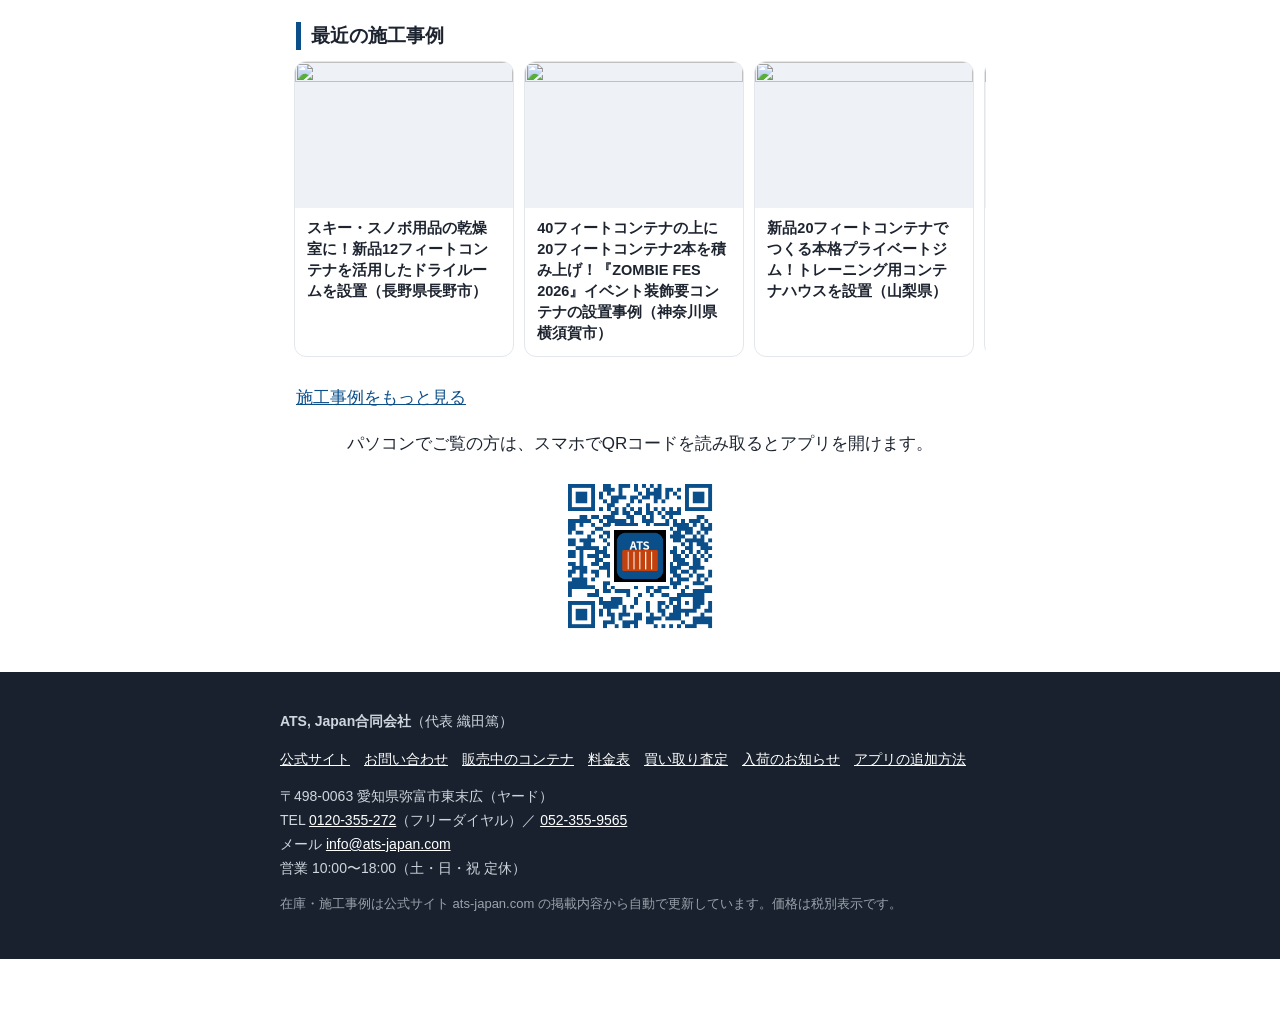
==== commit 57bdafdf: "アプリを作り直す：在庫一覧（公式サイトと自動連動）、かんたん見積もり、写真で買い取り査定、施工事例、入荷のお知らせ、電話・LINE相談。データは6時間ごとにActionsで更新、SW v8。" ====
--- a/index.html
+++ b/index.html
@@ -3,17 +3,18 @@
 <head>
 <meta charset="utf-8">
 <meta name="viewport" content="width=device-width, initial-scale=1, viewport-fit=cover">
-<title>ATS コンテナアプリ｜在庫・買取依頼・施工事例</title>
-<meta name="description" content="ATS, Japan合同会社のコンテナアプリ。買い取り入荷の在庫、不要になったコンテナ・プレハブの買い取り依頼（全国・写真添付可）、おしゃれな施工事例をスマホで確認できます。">
+<title>ATS コンテナアプリ｜在庫・見積もり・買い取り査定・施工事例</title>
+<meta name="description" content="ATS, Japan合同会社のコンテナアプリ。新品・中古コンテナの在庫と価格、かんたん見積もり、写真で買い取り査定、施工事例をスマホで見られます。">
 <link rel="canonical" href="https://ats-business-hub.github.io/ats-app/">
 <meta name="theme-color" content="#0b4f8a">
 <meta name="apple-mobile-web-app-capable" content="yes">
+<meta name="mobile-web-app-capable" content="yes">
 <meta name="apple-mobile-web-app-title" content="ATSコンテナ">
 <meta name="application-name" content="ATSコンテナ">
 <meta property="og:type" content="website">
 <meta property="og:site_name" content="ATS コンテナアプリ">
-<meta property="og:title" content="ATS コンテナアプリ｜在庫・買取依頼・施工事例">
-<meta property="og:description" content="ATS, Japan合同会社のコンテナアプリ。買い取り入荷の在庫、不要になったコンテナ・プレハブの買い取り依頼（全国・写真添付可）、おしゃれな施工事例をスマホで確認できます。">
+<meta property="og:title" content="ATS コンテナアプリ｜在庫・見積もり・買い取り査定・施工事例">
+<meta property="og:description" content="ATS, Japan合同会社のコンテナアプリ。新品・中古コンテナの在庫と価格、かんたん見積もり、写真で買い取り査定、施工事例をスマホで見られます。">
 <meta property="og:url" content="https://ats-business-hub.github.io/ats-app/">
 <meta property="og:image" content="https://ats-business-hub.github.io/ats-app/img/og.jpg">
 <meta property="og:locale" content="ja_JP">
@@ -22,8 +23,8 @@
 <link rel="icon" href="./img/icons/favicon-32.png" type="image/png" sizes="32x32">
 <link rel="apple-touch-icon" href="./img/icons/apple-touch-icon.png">
 <link rel="manifest" href="./manifest.webmanifest">
-<link rel="stylesheet" href="./css/app.css">
-
+<link rel="preconnect" href="https://www.ats-japan.com">
+<link rel="stylesheet" href="./css/app.css?v=8">
 </head>
 <body>
 <header class="hd">
@@ -38,44 +39,50 @@
 <main>
 
 <div class="hero">
-  <img class="hero-photo" src="./img/stock/hero-20ft-blue.webp" alt="青色の海上コンテナ" width="960" height="720">
+  <img class="hero-photo" src="./img/stock/hero-20ft-blue.webp" alt="ヤードに置かれた青い20フィートコンテナ" width="960" height="720" fetchpriority="high">
   <div class="w">
-    <h1>在庫・買取依頼・施工事例を、このアプリで。</h1>
-    <p class="lead">愛知県弥富市のヤードから、コンテナの販売、コンテナ・プレハブの買い取り（引き取りは全国）、コンテナハウスの施工まで対応しています。公式サイト <a href="https://www.ats-japan.com/">ats-japan.com</a> の情報を、スマホで見やすくまとめました。</p>
-    <ul class="pills"><li>販売実績1,000本以上</li><li>本体のみ販売OK</li><li>買取も受付</li></ul>
-    <div class="btns two">
-      <a class="btn p" href="tel:0120355272">0120-355-272 に電話</a>
-      <a class="btn s" href="tel:0523559565">052-355-9565 に電話</a>
-    </div>
-    <div class="install" id="install-banner">
-  <p><strong>ホーム画面に追加</strong>すると、アプリのようにすぐ開けます（無料）。</p>
-  <div class="btns two">
-    <button type="button" class="btn s" id="install-btn">追加する</button>
-    <a class="btn o" href="./install/">手順を見る</a>
-  </div>
-</div>
+    <h1>コンテナの在庫も見積もりも、<br>スマホでさっと。</h1>
+    <p class="lead">愛知県弥富市のヤードから、新品・中古コンテナを販売しています。本体のみの販売も行っております。簡易的な加工から特殊加工、ハウス製作まで対応しております。</p>
+    <ul class="pills"><li>販売実績1,000本以上</li><li>本体のみOK</li><li>PayPal可</li><li>ヤード引き取り・積込無料</li></ul>
+    <a class="newbar" id="newbar" href="./zaiko/" hidden></a>
   </div>
 </div>
 <div class="w">
-  <h2>メニュー</h2>
-  <ul class="cards">
-    <li><a class="card" href="./zaiko/">
-      <img src="./img/stock/used-20ft-shutter.webp" alt="シャッター付き中古コンテナ" width="1000" height="450" loading="lazy">
-      <div class="body"><h3>在庫一覧</h3><p>買い取りで入荷した在庫を掲載します。いまはサンプルの展示です。</p></div>
-    </a></li>
-    <li><a class="card" href="./kaitori/">
-      <div class="body"><h3>買い取り依頼</h3><p>使わなくなったコンテナやプレハブの買い取りを受け付けています。引き取りは全国対応。写真を添付して依頼できます。</p></div>
-    </a></li>
-    <li><a class="card" href="./jirei/">
-      <img src="./img/cases/coffee-shop.webp" alt="住宅連結型のコーヒーショップ施工事例" width="768" height="576" loading="lazy">
-      <div class="body"><h3>おしゃれな施工事例</h3><p>店舗・事務所・ガレージなどの実例。写真は公式サイトの公開事例です。</p></div>
-    </a></li>
+  <h2>できること</h2>
+  <ul class="tiles">
+    <li><a class="tile" href="./zaiko/"><svg viewBox="0 0 24 24" aria-hidden="true"><rect x="3" y="7" width="18" height="12" rx="1.5"/><path d="M3 11h18M8 7V5h8v2"/></svg><strong>在庫一覧</strong><span>販売中のコンテナを写真と価格で</span><em class="dot" id="tile-new" hidden></em></a></li>
+    <li><a class="tile" href="./mitsumori/"><svg viewBox="0 0 24 24" aria-hidden="true"><rect x="5" y="3" width="14" height="18" rx="2"/><path d="M8 7h8M8 11h2M12 11h2M16 11h0M8 15h2M12 15h2M8 18h2M12 18h2"/></svg><strong>かんたん見積もり</strong><span>サイズ・加工・配送先を選ぶだけ</span></a></li>
+    <li><a class="tile" href="./kaitori/"><svg viewBox="0 0 24 24" aria-hidden="true"><path d="M4 8h3l2-3h6l2 3h3v11H4z"/><circle cx="12" cy="13" r="3.5"/></svg><strong>写真で買い取り査定</strong><span>使わなくなったコンテナを査定</span></a></li>
+    <li><a class="tile" href="./jirei/"><svg viewBox="0 0 24 24" aria-hidden="true"><rect x="3" y="4" width="7" height="7" rx="1"/><rect x="14" y="4" width="7" height="7" rx="1"/><rect x="3" y="13" width="7" height="7" rx="1"/><rect x="14" y="13" width="7" height="7" rx="1"/></svg><strong>施工事例</strong><span>店舗・事務所・ガレージなど</span></a></li>
+    <li><a class="tile" href="./tsuuchi/"><svg viewBox="0 0 24 24" aria-hidden="true"><path d="M6 16V11a6 6 0 0 1 12 0v5l2 2H4z"/><path d="M10 20a2 2 0 0 0 4 0"/></svg><strong>入荷のお知らせ</strong><span>新しい在庫にNEWの印がつきます</span></a></li>
+    <li><a class="tile" href="./soudan/"><svg viewBox="0 0 24 24" aria-hidden="true"><path d="M5 4h4l2 5-2.5 1.5a11 11 0 0 0 5 5L15 13l5 2v4a2 2 0 0 1-2 2A16 16 0 0 1 3 6a2 2 0 0 1 2-2"/></svg><strong>電話・LINEで相談</strong><span>わからないことは気軽にどうぞ</span></a></li>
   </ul>
+
+  <h2>新しく掲載された在庫</h2>
+  <div class="strip" id="home-stock"><p class="muted">読み込んでいます…</p></div>
+  <p><a href="./zaiko/">在庫をすべて見る</a></p>
+
   <div class="box">
-    <p><strong>新品20ft</strong> 本体 ¥398,000（税別、税込¥437,800）。40ft は ¥768,000〜（税別）。送料別。詳しい料金は <a href="https://www.ats-japan.com/price/">料金ページ</a> をご覧ください。</p>
+    <p style="margin:0"><strong>新品20ft</strong> 本体 ¥398,000（税別／税込 ¥437,800）<br><strong>新品40ft</strong> 本体 ¥768,000〜（税別）<br><span class="muted">送料は別です。ヤードでの引き取りなら積み込みは無料です。</span></p>
+  </div>
+  <div class="btns two">
+    <a class="btn p" href="./mitsumori/">見積もりをしてみる</a>
+    <a class="btn o" href="tel:0120355272">0120-355-272 に電話</a>
+  </div>
+
+  <h2>最近の施工事例</h2>
+  <div class="strip" id="home-cases"></div>
+  <p><a href="./jirei/">施工事例をもっと見る</a></p>
+
+  <div class="install hide" id="install-banner">
+    <p><strong>ホーム画面に追加</strong>しておくと、次からワンタップで開けます（無料）。</p>
+    <div class="btns two">
+      <button type="button" class="btn s" id="install-btn">追加する</button>
+      <a class="btn o" href="./install/">追加のしかた</a>
+    </div>
   </div>
   <div class="qr-pc">
-    <p>パソコンでご覧の場合は、スマホでQRコードを読み取るとアプリを追加できます。</p>
+    <p>パソコンでご覧の方は、スマホでQRコードを読み取るとアプリを開けます。</p>
     <img src="./img/qr-ats-app.png" alt="ATSコンテナアプリのQRコード" width="160" height="160">
   </div>
 </div>
@@ -87,9 +94,10 @@
     <ul class="fl">
       <li><a href="https://www.ats-japan.com/">公式サイト</a></li>
       <li><a href="https://www.ats-japan.com/contact/">お問い合わせ</a></li>
-      <li><a href="https://www.ats-japan.com/items/">販売中コンテナ</a></li>
-      <li><a href="https://www.ats-japan.com/gallery/">施工事例（公式）</a></li>
-      <li><a href="https://ats-business-hub.github.io/container-hanbai/">コンテナ販売サイト</a></li>
+      <li><a href="https://www.ats-japan.com/items/">販売中のコンテナ</a></li>
+      <li><a href="https://www.ats-japan.com/price/">料金表</a></li>
+      <li><a href="./kaitori/">買い取り査定</a></li>
+      <li><a href="./tsuuchi/">入荷のお知らせ</a></li>
       <li><a href="./install/">アプリの追加方法</a></li>
     </ul>
     <address>
@@ -98,15 +106,19 @@
       メール <a href="mailto:info@ats-japan.com">info@ats-japan.com</a><br>
       営業 10:00〜18:00（土・日・祝 定休）
     </address>
-    <p class="muted" style="color:#9aa3ad">このアプリの在庫・事例は公式サイトと連動して更新します。価格は税別です。</p>
+    <p style="color:#9aa3ad;font-size:13px">在庫・施工事例は公式サイト ats-japan.com の掲載内容から自動で更新しています。価格は税別表示です。</p>
   </div>
 </footer>
 <nav class="bar" aria-label="メインメニュー">
 <a href="./" aria-current="page"><svg viewBox="0 0 24 24" aria-hidden="true"><path d="M3 11.5 12 4l9 7.5"/><path d="M6 10.5V20h12v-9.5"/></svg>ホーム</a>
 <a href="./zaiko/"><svg viewBox="0 0 24 24" aria-hidden="true"><rect x="3" y="7" width="18" height="12" rx="1.5"/><path d="M3 11h18M8 7V5h8v2"/></svg>在庫</a>
-<a href="./kaitori/"><svg viewBox="0 0 24 24" aria-hidden="true"><path d="M4 7h16v12H4z"/><path d="M8 7V5h8v2M8 12h8M8 16h5"/></svg>買取依頼</a>
+<a href="./mitsumori/"><svg viewBox="0 0 24 24" aria-hidden="true"><rect x="5" y="3" width="14" height="18" rx="2"/><path d="M8 7h8M8 11h2M12 11h2M16 11h0M8 15h2M12 15h2M8 18h2M12 18h2"/></svg>見積もり</a>
 <a href="./jirei/"><svg viewBox="0 0 24 24" aria-hidden="true"><rect x="3" y="4" width="7" height="7" rx="1"/><rect x="14" y="4" width="7" height="7" rx="1"/><rect x="3" y="13" width="7" height="7" rx="1"/><rect x="14" y="13" width="7" height="7" rx="1"/></svg>施工事例</a>
+<a href="./soudan/"><svg viewBox="0 0 24 24" aria-hidden="true"><path d="M5 4h4l2 5-2.5 1.5a11 11 0 0 0 5 5L15 13l5 2v4a2 2 0 0 1-2 2A16 16 0 0 1 3 6a2 2 0 0 1 2-2"/></svg>相談</a>
 </nav>
+<div class="toast" id="toast" role="status" aria-live="polite"></div>
+<script src="./js/config.js" defer></script>
 <script src="./js/app.js" defer></script>
+<script src="./js/home.js" defer></script>
 </body>
 </html>
--- a/css/app.css
+++ b/css/app.css
@@ -116,3 +116,97 @@
 @media(display-mode:standalone){
   .install{display:none !important}
 }
+
+/* ===== v8 additions ===== */
+.bar{grid-template-columns:repeat(5,1fr)}
+.bar a{font-size:10.5px}
+.tiles{display:grid;grid-template-columns:1fr 1fr;gap:10px;margin:12px 0;padding:0;list-style:none}
+.tile{display:flex;flex-direction:column;gap:6px;min-height:112px;padding:14px 12px;border:1px solid var(--b);border-radius:var(--radius);background:#fff;text-decoration:none;color:var(--t);position:relative}
+.tile svg{width:28px;height:28px;stroke:var(--c);fill:none;stroke-width:1.8;stroke-linecap:round;stroke-linejoin:round}
+.tile strong{font-size:15px;line-height:1.35}
+.tile span{font-size:12.5px;color:var(--m);line-height:1.5}
+.tile .dot{position:absolute;top:10px;right:10px;background:var(--a);color:#fff;border-radius:999px;font-size:11px;font-weight:800;padding:1px 8px}
+.newbar{display:block;margin:12px 0;padding:12px 14px;border-radius:12px;background:#fff4e6;border:1px solid #ffd8a8;color:var(--t);text-decoration:none;font-weight:700}
+.newbar[hidden]{display:none}
+.strip{display:grid;grid-auto-flow:column;grid-auto-columns:62%;gap:10px;overflow-x:auto;scroll-snap-type:x mandatory;padding:2px 2px 10px;margin:0 -2px}
+.strip > *{scroll-snap-align:start}
+.pc{border:1px solid var(--b);border-radius:var(--radius);overflow:hidden;background:#fff;display:flex;flex-direction:column}
+.pc img{width:100%;aspect-ratio:3/2;object-fit:cover;background:#eef2f6}
+.pc .body{padding:10px 12px 12px;display:flex;flex-direction:column;gap:4px;flex:1}
+.pc h3{margin:0;font-size:14.5px;line-height:1.45}
+.pc .price{font-size:17px;font-weight:800;color:var(--a);line-height:1.3}
+.pc .price small{display:block;font-size:12px;font-weight:600;color:var(--m)}
+.pc .acts{display:grid;grid-template-columns:1fr 1fr;gap:6px;margin-top:auto;padding-top:6px}
+.pc .acts a{display:flex;align-items:center;justify-content:center;min-height:42px;border-radius:8px;font-size:13px;font-weight:700;text-decoration:none;text-align:center;line-height:1.3;padding:4px}
+.pc .acts a.go{background:var(--c);color:#fff}
+.pc .acts a.est{border:1.5px solid var(--c);color:var(--c)}
+a.pc{text-decoration:none;color:inherit}
+.grid{display:grid;grid-template-columns:1fr;gap:12px;margin:12px 0}
+.grid.g2{grid-template-columns:1fr 1fr}
+.badges{display:flex;flex-wrap:wrap;gap:4px}
+.badge.new{background:var(--a);color:#fff}
+.badge.used{background:#eef2f6;color:#334155}
+.ctrl{display:flex;gap:8px;align-items:center;flex-wrap:wrap;margin:8px 0}
+.ctrl select{min-height:40px;border:1px solid var(--b);border-radius:8px;padding:4px 8px;font:inherit;font-size:14px;background:#fff}
+.count{font-size:13px;color:var(--m)}
+.more{width:100%;margin:8px 0}
+/* estimate */
+.est fieldset{border:1px solid var(--b);border-radius:var(--radius);padding:12px 14px 14px;margin:14px 0}
+.est legend{font-weight:800;padding:0 6px}
+.seg{display:grid;grid-template-columns:1fr 1fr;gap:8px}
+.seg.s3{grid-template-columns:1fr 1fr 1fr}
+.seg label{display:flex;align-items:center;justify-content:center;min-height:46px;border:1.5px solid var(--b);border-radius:10px;font-weight:700;cursor:pointer;text-align:center;font-size:14px;line-height:1.3;padding:4px}
+.seg input{position:absolute;opacity:0;pointer-events:none}
+.seg input:checked + span{color:#fff}
+.seg label:has(input:checked){background:var(--c);border-color:var(--c);color:#fff}
+.seg label:has(input:focus-visible){outline:3px solid #93c5fd}
+.opt{display:flex;align-items:center;justify-content:space-between;gap:8px;padding:10px 0;border-bottom:1px solid var(--b)}
+.opt:last-child{border-bottom:0}
+.opt .nm{font-weight:700;font-size:15px;line-height:1.4}
+.opt .nm small{display:block;font-weight:500;color:var(--m);font-size:12.5px}
+.qty{display:flex;align-items:center;gap:4px;flex-shrink:0}
+.qty button{width:40px;height:40px;border-radius:50%;border:1.5px solid var(--c);background:#fff;color:var(--c);font-size:20px;font-weight:800;line-height:1;cursor:pointer}
+.qty output{min-width:24px;text-align:center;font-weight:800}
+.sw{width:52px;height:30px;appearance:none;-webkit-appearance:none;background:#cbd5e1;border-radius:999px;position:relative;cursor:pointer;flex-shrink:0;transition:background .15s}
+.sw::after{content:"";position:absolute;top:3px;left:3px;width:24px;height:24px;border-radius:50%;background:#fff;transition:left .15s}
+.sw:checked{background:var(--c)}
+.sw:checked::after{left:25px}
+.est select{width:100%;min-height:48px;border:1px solid #c5ccd6;border-radius:10px;padding:8px 10px;font:inherit;font-size:16px;background:#fff}
+.total{position:sticky;bottom:calc(64px + env(safe-area-inset-bottom));z-index:30;background:#18212d;color:#fff;border-radius:14px;padding:12px 16px;margin:16px 0;box-shadow:0 6px 20px rgba(0,0,0,.18)}
+.total .row{display:flex;justify-content:space-between;align-items:baseline;gap:8px}
+.total .big{font-size:24px;font-weight:800}
+.total .sub{font-size:13px;color:#cfd6df}
+.lines{width:100%;border-collapse:collapse;font-size:14px;margin:8px 0}
+.lines td{padding:7px 4px;border-bottom:1px solid var(--b);vertical-align:top}
+.lines td:last-child{text-align:right;white-space:nowrap;font-weight:700}
+.steps{counter-reset:st;list-style:none;padding:0;margin:12px 0}
+.steps li{counter-increment:st;position:relative;padding:2px 0 14px 46px}
+.steps li::before{content:counter(st);position:absolute;left:0;top:0;width:32px;height:32px;border-radius:50%;background:var(--c);color:#fff;font-weight:800;display:flex;align-items:center;justify-content:center}
+.steps strong{display:block}
+.memo label{display:block;font-weight:700;margin:12px 0 4px;font-size:14px}
+.memo input,.memo select,.memo textarea{width:100%;min-height:46px;padding:8px 10px;border:1px solid #c5ccd6;border-radius:10px;font:inherit;font-size:16px;background:#fff}
+.memo textarea{min-height:84px}
+.toast{position:fixed;left:50%;bottom:calc(84px + env(safe-area-inset-bottom));transform:translateX(-50%);background:#18212d;color:#fff;padding:10px 16px;border-radius:999px;font-size:14px;font-weight:700;z-index:90;opacity:0;transition:opacity .2s;pointer-events:none;max-width:90vw;text-align:center}
+.toast.on{opacity:1}
+.chk{display:flex;flex-wrap:wrap;gap:8px}
+.chk label{display:flex;align-items:center;gap:6px;min-height:42px;padding:4px 12px;border:1.5px solid var(--b);border-radius:999px;font-weight:700;font-size:14px;cursor:pointer}
+.chk label:has(input:checked){border-color:var(--c);background:#e8f1fa;color:var(--c)}
+.big-tel{display:flex;flex-direction:column;align-items:center;justify-content:center;padding:14px;border-radius:12px;background:var(--a);color:#fff;text-decoration:none;font-weight:800;font-size:22px;line-height:1.3}
+.big-tel small{font-size:12.5px;font-weight:600;opacity:.95}
+.big-tel.s{background:var(--c);font-size:19px}
+[hidden]{display:none !important}
+@media(min-width:700px){
+  .grid{grid-template-columns:1fr 1fr}
+  .grid.g2{grid-template-columns:1fr 1fr 1fr}
+  .tiles{grid-template-columns:1fr 1fr 1fr}
+  .strip{grid-auto-columns:32%}
+}
+.seg label{position:relative}
+.grid.rows{grid-template-columns:1fr;gap:10px}
+.grid.rows .pc{flex-direction:row}
+.grid.rows .pc img{width:40%;aspect-ratio:auto;height:auto;min-height:100%;object-fit:cover;flex-shrink:0}
+.grid.rows .pc .acts{grid-template-columns:1fr}
+.grid.rows .pc .acts a{min-height:38px}
+.pc .price.ask{font-size:14px;color:var(--t);font-weight:700}
+@media(min-width:700px){.grid.rows{grid-template-columns:1fr 1fr}}
+.hero-photo{max-height:210px}@media(min-width:700px){.hero-photo{max-height:360px}}
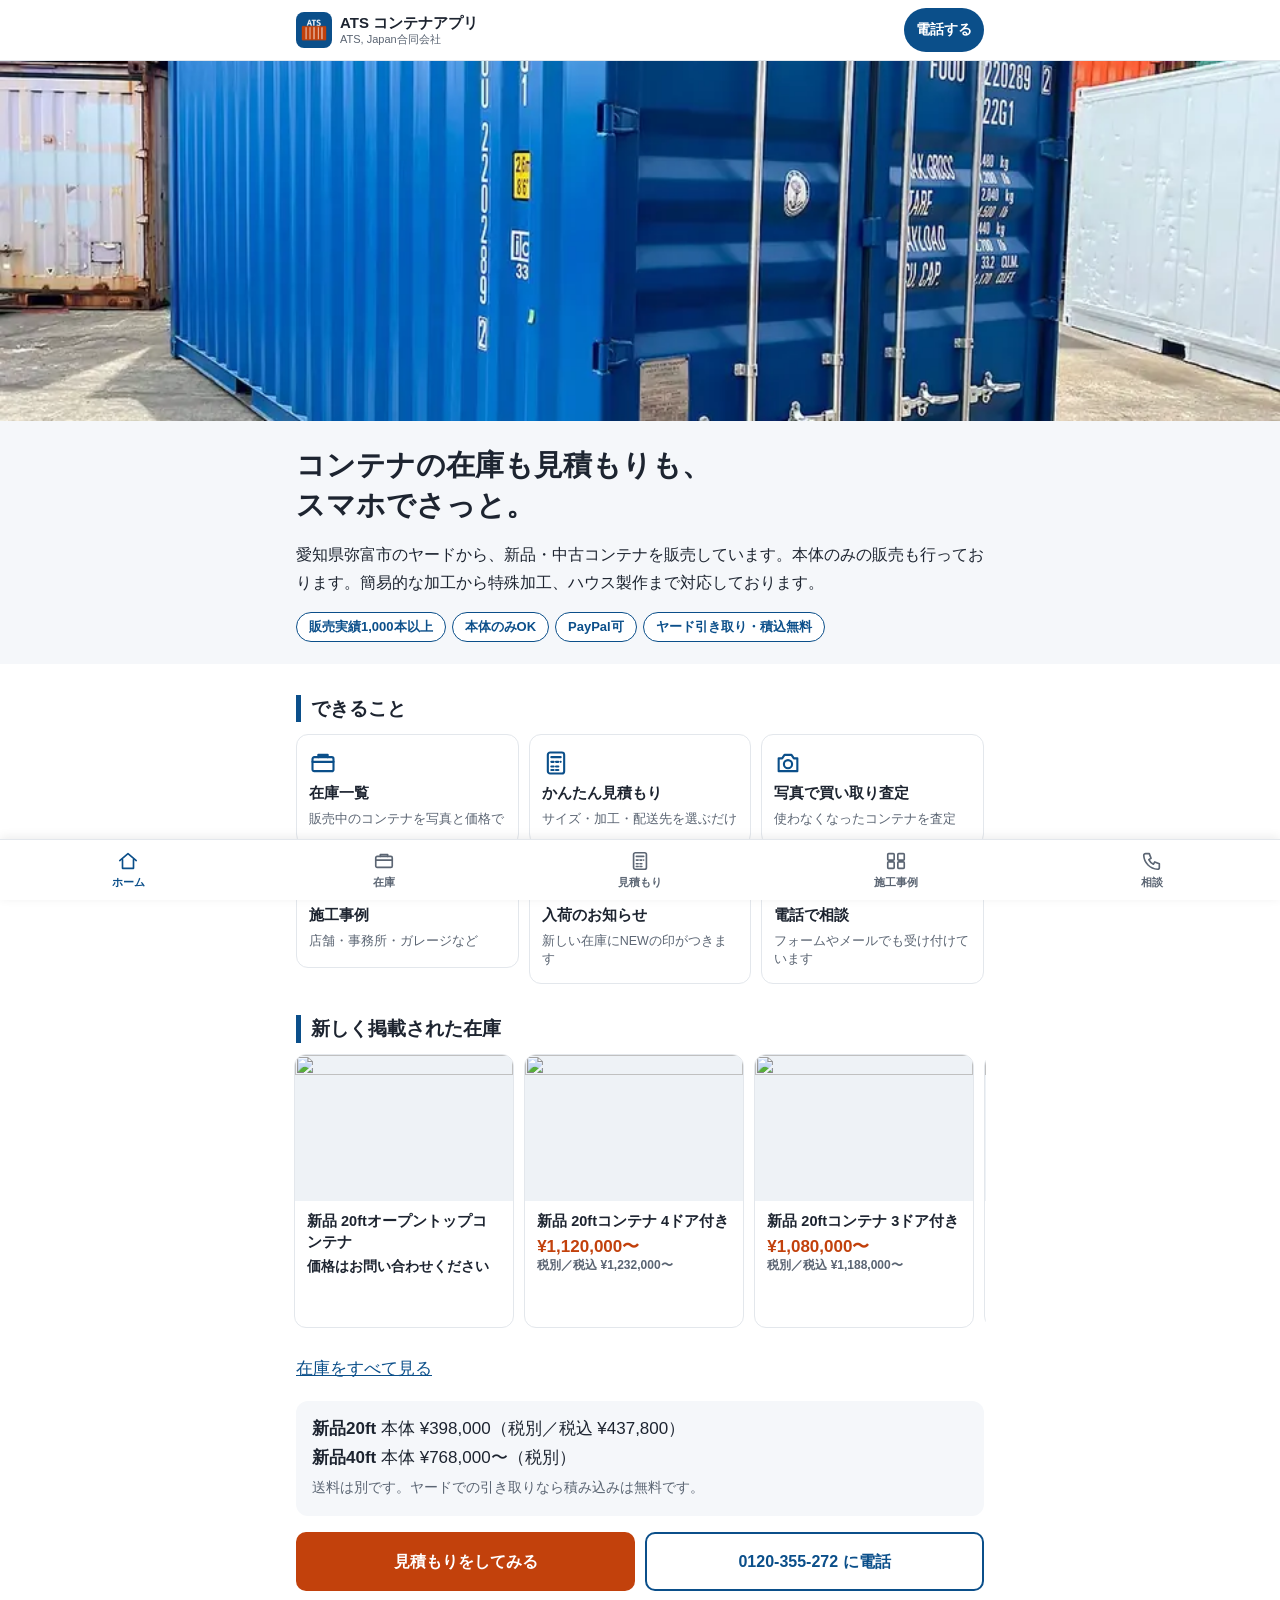
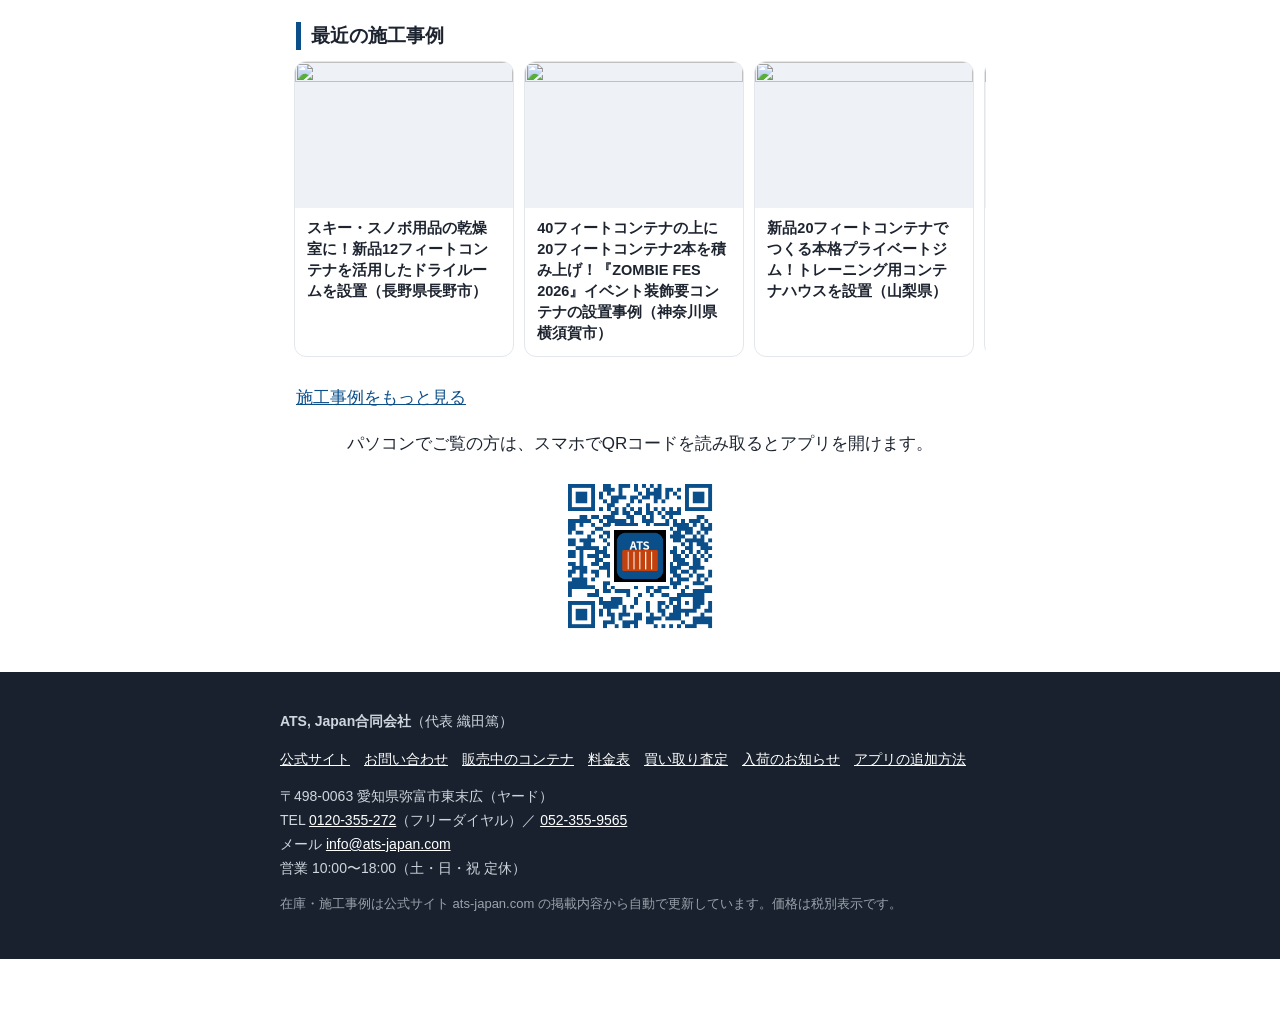
==== commit d8217d10: "相談ページの見出しを、LINE準備中に合わせて「ご相談・お問い合わせ」にする。" ====
--- a/index.html
+++ b/index.html
@@ -55,7 +55,7 @@
     <li><a class="tile" href="./kaitori/"><svg viewBox="0 0 24 24" aria-hidden="true"><path d="M4 8h3l2-3h6l2 3h3v11H4z"/><circle cx="12" cy="13" r="3.5"/></svg><strong>写真で買い取り査定</strong><span>使わなくなったコンテナを査定</span></a></li>
     <li><a class="tile" href="./jirei/"><svg viewBox="0 0 24 24" aria-hidden="true"><rect x="3" y="4" width="7" height="7" rx="1"/><rect x="14" y="4" width="7" height="7" rx="1"/><rect x="3" y="13" width="7" height="7" rx="1"/><rect x="14" y="13" width="7" height="7" rx="1"/></svg><strong>施工事例</strong><span>店舗・事務所・ガレージなど</span></a></li>
     <li><a class="tile" href="./tsuuchi/"><svg viewBox="0 0 24 24" aria-hidden="true"><path d="M6 16V11a6 6 0 0 1 12 0v5l2 2H4z"/><path d="M10 20a2 2 0 0 0 4 0"/></svg><strong>入荷のお知らせ</strong><span>新しい在庫にNEWの印がつきます</span></a></li>
-    <li><a class="tile" href="./soudan/"><svg viewBox="0 0 24 24" aria-hidden="true"><path d="M5 4h4l2 5-2.5 1.5a11 11 0 0 0 5 5L15 13l5 2v4a2 2 0 0 1-2 2A16 16 0 0 1 3 6a2 2 0 0 1 2-2"/></svg><strong>電話・LINEで相談</strong><span>わからないことは気軽にどうぞ</span></a></li>
+    <li><a class="tile" href="./soudan/"><svg viewBox="0 0 24 24" aria-hidden="true"><path d="M5 4h4l2 5-2.5 1.5a11 11 0 0 0 5 5L15 13l5 2v4a2 2 0 0 1-2 2A16 16 0 0 1 3 6a2 2 0 0 1 2-2"/></svg><strong>電話で相談</strong><span>フォームやメールでも受け付けています</span></a></li>
   </ul>
 
   <h2>新しく掲載された在庫</h2>
